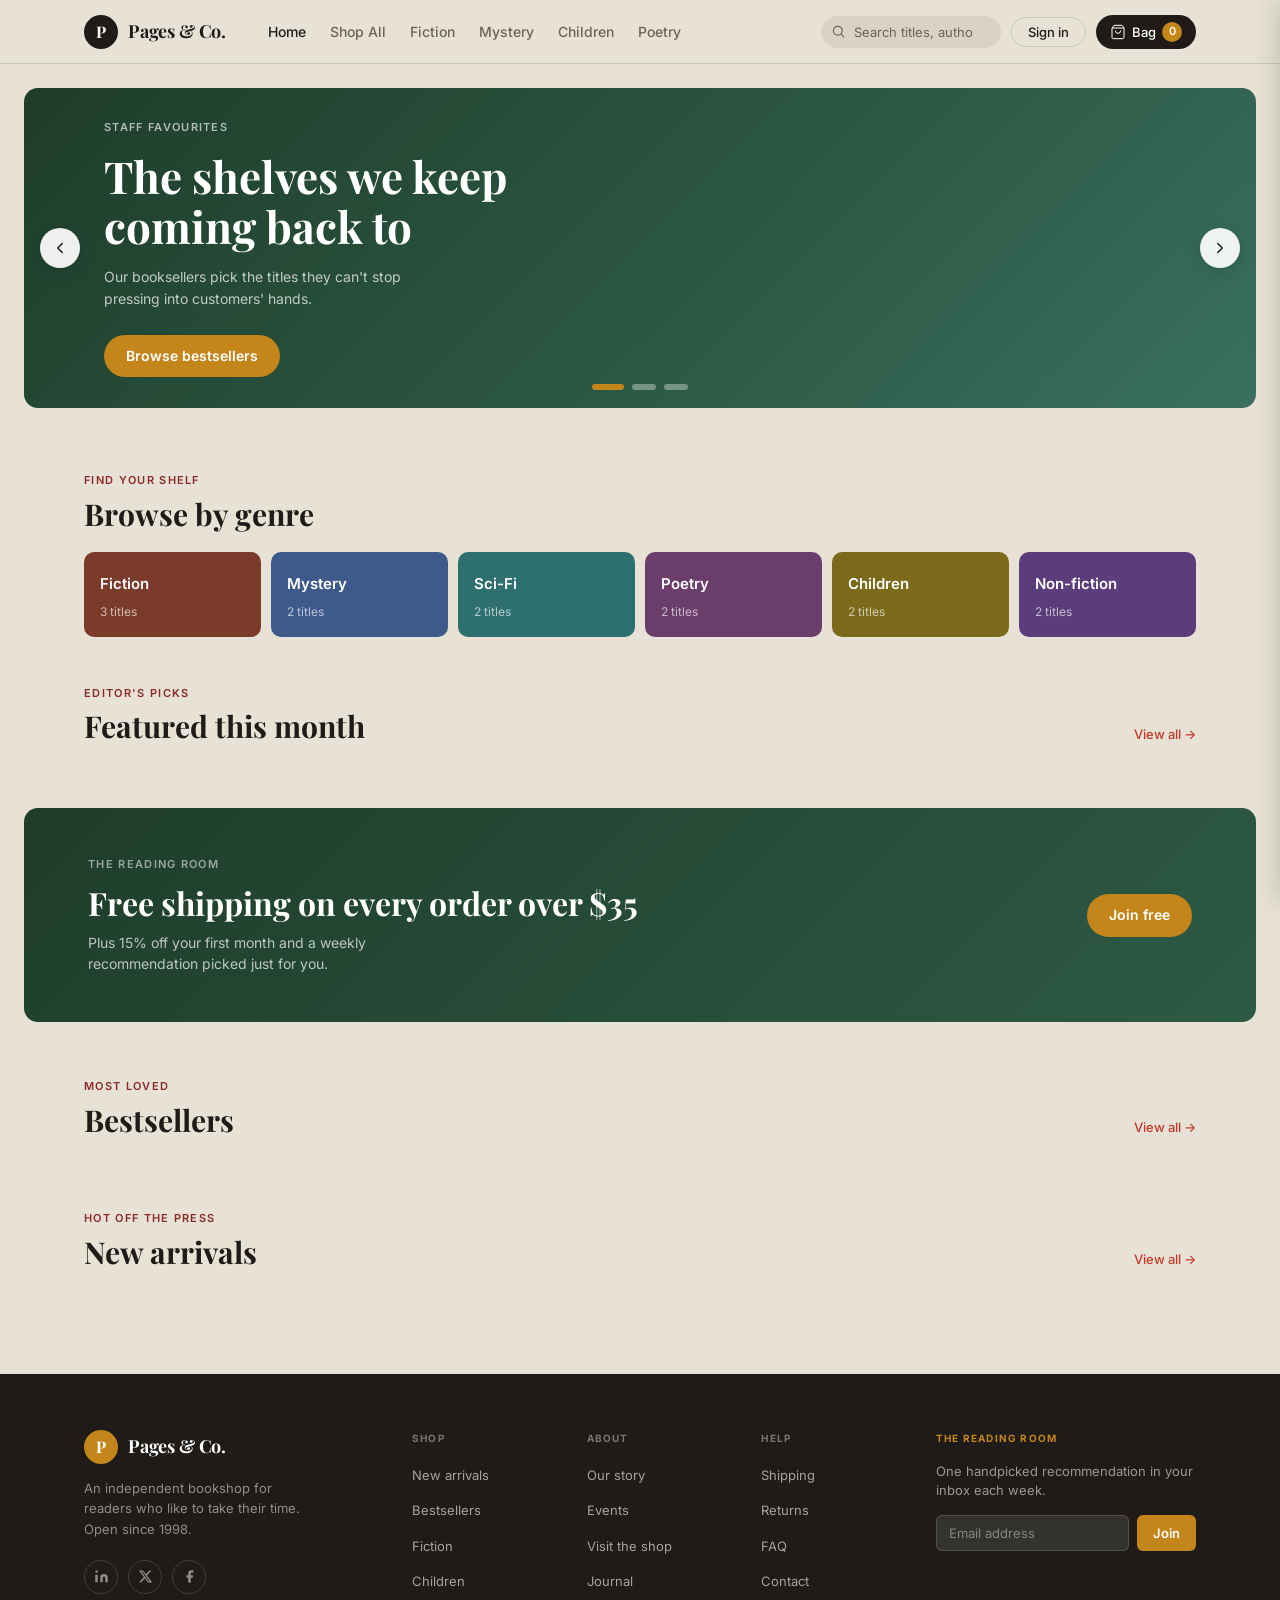
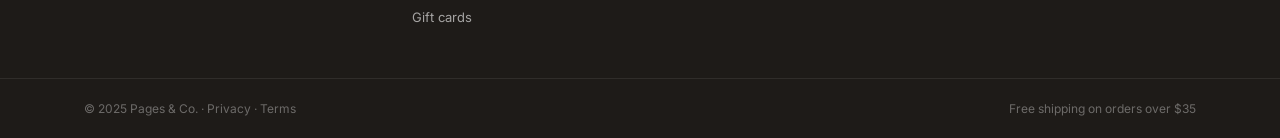
==== index.html @ 8659128e "lên khung UI" ====
<!DOCTYPE html>
<html lang="en">
<head>
  <meta charset="UTF-8" />
  <meta name="viewport" content="width=device-width, initial-scale=1.0" />
  <title>Pages & Co. – An Independent Bookshop</title>
  <meta name="description" content="Pages & Co. is an independent bookshop for readers who like to take their time. Discover fiction, mystery, children's books and more." />
  <link rel="preconnect" href="https://fonts.googleapis.com" />
  <link rel="preconnect" href="https://fonts.gstatic.com" crossorigin />
  <link href="https://fonts.googleapis.com/css2?family=Playfair+Display:wght@400;700;800&family=Inter:wght@300;400;500;600&display=swap" rel="stylesheet" />
  <link rel="stylesheet" href="css/style.css" />
</head>
<body>

  <!-- ===== HEADER / NAV ===== -->
  <header class="site-header" id="site-header">
    <nav class="nav-container">
      <a href="index.html" class="logo" aria-label="Pages & Co. Home">
        <div class="logo-icon">P</div>
        <span class="logo-text">Pages &amp; Co.</span>
      </a>

      <ul class="nav-links" id="nav-links">
        <li><a href="index.html" class="nav-link active">Home</a></li>
        <li><a href="shop.html" class="nav-link">Shop All</a></li>
        <li><a href="shop.html?genre=Fiction" class="nav-link">Fiction</a></li>
        <li><a href="shop.html?genre=Mystery" class="nav-link">Mystery</a></li>
        <li><a href="shop.html?genre=Children" class="nav-link">Children</a></li>
        <li><a href="shop.html?genre=Poetry" class="nav-link">Poetry</a></li>
      </ul>

      <div class="nav-actions">
        <div class="search-wrapper">
          <svg class="search-icon" viewBox="0 0 20 20" fill="none" aria-hidden="true">
            <circle cx="8.5" cy="8.5" r="5.5" stroke="currentColor" stroke-width="1.5"/>
            <path d="M13 13l3 3" stroke="currentColor" stroke-width="1.5" stroke-linecap="round"/>
          </svg>
          <input type="search" id="search-input" class="search-input" placeholder="Search titles, authors..." aria-label="Search books" />
        </div>
        <button class="btn-signin" id="btn-signin">Sign in</button>
        <button class="bag-btn" id="bag-btn" aria-label="Shopping bag, 0 items">
          <svg viewBox="0 0 24 24" fill="none" aria-hidden="true">
            <path d="M6 2L3 6v14a2 2 0 002 2h14a2 2 0 002-2V6l-3-4z" stroke="currentColor" stroke-width="1.5" stroke-linejoin="round"/>
            <line x1="3" y1="6" x2="21" y2="6" stroke="currentColor" stroke-width="1.5"/>
            <path d="M16 10a4 4 0 01-8 0" stroke="currentColor" stroke-width="1.5"/>
          </svg>
          <span class="bag-label">Bag</span>
          <span class="bag-count" id="bag-count">0</span>
        </button>
        <button class="hamburger" id="hamburger" aria-label="Toggle menu" aria-expanded="false">
          <span></span><span></span><span></span>
        </button>
      </div>
    </nav>
  </header>

  <!-- ===== SEARCH RESULTS OVERLAY ===== -->
  <div class="search-overlay" id="search-overlay" role="dialog" aria-label="Search results" hidden>
    <div class="search-results" id="search-results"></div>
  </div>

  <main id="main-content">

    <!-- ===== HERO CAROUSEL ===== -->
    <section class="hero-section" aria-label="Featured collections">
      <div class="carousel" id="hero-carousel">
        <div class="carousel-track" id="carousel-track">

          <!-- Slide 1 -->
          <article class="carousel-slide slide-1" aria-label="Staff Favourites">
            <div class="slide-content">
              <p class="slide-eyebrow">Staff Favourites</p>
              <h1 class="slide-title">The shelves we keep coming back to</h1>
              <p class="slide-desc">Our booksellers pick the titles they can't stop pressing into customers' hands.</p>
              <a href="shop.html" class="btn-gold">Browse bestsellers</a>
            </div>
          </article>

          <!-- Slide 2 -->
          <article class="carousel-slide slide-2" aria-label="New Arrivals">
            <div class="slide-content">
              <p class="slide-eyebrow">Hot Off the Press</p>
              <h1 class="slide-title">Fresh reads just landed in store</h1>
              <p class="slide-desc">Brand-new titles from debut authors and established voices alike — explore what's new this month.</p>
              <a href="shop.html?sort=new" class="btn-gold">See new arrivals</a>
            </div>
          </article>

          <!-- Slide 3 -->
          <article class="carousel-slide slide-3" aria-label="Reading Room">
            <div class="slide-content">
              <p class="slide-eyebrow">The Reading Room</p>
              <h1 class="slide-title">Free shipping on every order over $35</h1>
              <p class="slide-desc">Join our reading room and get a personalised recommendation in your inbox each week.</p>
              <a href="#newsletter" class="btn-gold">Join free</a>
            </div>
          </article>

        </div>

        <button class="carousel-btn carousel-btn--prev" id="carousel-prev" aria-label="Previous slide">
          <svg viewBox="0 0 24 24" fill="none"><path d="M15 18l-6-6 6-6" stroke="currentColor" stroke-width="2" stroke-linecap="round" stroke-linejoin="round"/></svg>
        </button>
        <button class="carousel-btn carousel-btn--next" id="carousel-next" aria-label="Next slide">
          <svg viewBox="0 0 24 24" fill="none"><path d="M9 18l6-6-6-6" stroke="currentColor" stroke-width="2" stroke-linecap="round" stroke-linejoin="round"/></svg>
        </button>

        <div class="carousel-dots" id="carousel-dots" role="tablist" aria-label="Carousel navigation">
          <button class="dot dot--active" data-index="0" role="tab" aria-selected="true" aria-label="Slide 1"></button>
          <button class="dot" data-index="1" role="tab" aria-selected="false" aria-label="Slide 2"></button>
          <button class="dot" data-index="2" role="tab" aria-selected="false" aria-label="Slide 3"></button>
        </div>
      </div>
    </section>

    <!-- ===== BROWSE BY GENRE ===== -->
    <section class="genre-section" aria-labelledby="genre-heading">
      <div class="container">
        <p class="section-eyebrow">Find Your Shelf</p>
        <h2 class="section-title" id="genre-heading">Browse by genre</h2>
        <div class="genre-grid" role="list">
          <a href="shop.html?genre=Fiction" class="genre-card genre-fiction" role="listitem">
            <span class="genre-name">Fiction</span>
            <span class="genre-count">3 titles</span>
          </a>
          <a href="shop.html?genre=Mystery" class="genre-card genre-mystery" role="listitem">
            <span class="genre-name">Mystery</span>
            <span class="genre-count">2 titles</span>
          </a>
          <a href="shop.html?genre=Sci-Fi" class="genre-card genre-scifi" role="listitem">
            <span class="genre-name">Sci-Fi</span>
            <span class="genre-count">2 titles</span>
          </a>
          <a href="shop.html?genre=Poetry" class="genre-card genre-poetry" role="listitem">
            <span class="genre-name">Poetry</span>
            <span class="genre-count">2 titles</span>
          </a>
          <a href="shop.html?genre=Children" class="genre-card genre-children" role="listitem">
            <span class="genre-name">Children</span>
            <span class="genre-count">2 titles</span>
          </a>
          <a href="shop.html?genre=Non-fiction" class="genre-card genre-nonfiction" role="listitem">
            <span class="genre-name">Non-fiction</span>
            <span class="genre-count">2 titles</span>
          </a>
        </div>
      </div>
    </section>

    <!-- ===== FEATURED THIS MONTH ===== -->
    <section class="books-section" aria-labelledby="featured-heading">
      <div class="container">
        <div class="section-header">
          <div>
            <p class="section-eyebrow">Editor's Picks</p>
            <h2 class="section-title" id="featured-heading">Featured this month</h2>
          </div>
          <a href="shop.html" class="view-all-link">View all →</a>
        </div>
        <div class="books-grid books-grid--5" id="featured-grid">
          <!-- Populated by JS -->
        </div>
      </div>
    </section>

    <!-- ===== FREE SHIPPING BANNER ===== -->
    <section class="promo-banner" aria-label="Reading Room promotion">
      <div class="container promo-inner">
        <div class="promo-text">
          <p class="promo-eyebrow">The Reading Room</p>
          <h2 class="promo-title">Free shipping on every order over $35</h2>
          <p class="promo-desc">Plus 15% off your first month and a weekly recommendation picked just for you.</p>
        </div>
        <a href="#newsletter" class="btn-gold">Join free</a>
      </div>
    </section>

    <!-- ===== BESTSELLERS ===== -->
    <section class="books-section" aria-labelledby="bestsellers-heading">
      <div class="container">
        <div class="section-header">
          <div>
            <p class="section-eyebrow">Most Loved</p>
            <h2 class="section-title" id="bestsellers-heading">Bestsellers</h2>
          </div>
          <a href="shop.html?sort=bestseller" class="view-all-link">View all →</a>
        </div>
        <div class="books-grid books-grid--4" id="bestsellers-grid">
          <!-- Populated by JS -->
        </div>
      </div>
    </section>

    <!-- ===== NEW ARRIVALS ===== -->
    <section class="books-section" aria-labelledby="new-arrivals-heading">
      <div class="container">
        <div class="section-header">
          <div>
            <p class="section-eyebrow">Hot Off the Press</p>
            <h2 class="section-title" id="new-arrivals-heading">New arrivals</h2>
          </div>
          <a href="shop.html?sort=new" class="view-all-link">View all →</a>
        </div>
        <div class="books-grid books-grid--4" id="new-arrivals-grid">
          <!-- Populated by JS -->
        </div>
      </div>
    </section>

  </main>

  <!-- ===== FOOTER ===== -->
  <footer class="site-footer" id="newsletter">
    <div class="footer-top">
      <div class="container footer-grid">

        <div class="footer-brand">
          <a href="index.html" class="logo logo--light" aria-label="Pages & Co. Home">
            <div class="logo-icon">P</div>
            <span class="logo-text">Pages &amp; Co.</span>
          </a>
          <p class="footer-tagline">An independent bookshop for readers who like to take their time. Open since 1998.</p>
          <div class="social-links" aria-label="Social media links">
            <a href="#" class="social-link" aria-label="LinkedIn"><svg viewBox="0 0 24 24" fill="currentColor"><path d="M16 8a6 6 0 016 6v7h-4v-7a2 2 0 00-2-2 2 2 0 00-2 2v7h-4v-7a6 6 0 016-6zM2 9h4v12H2z"/><circle cx="4" cy="4" r="2"/></svg></a>
            <a href="#" class="social-link" aria-label="Twitter / X"><svg viewBox="0 0 24 24" fill="currentColor"><path d="M18.244 2.25h3.308l-7.227 8.26 8.502 11.24H16.17l-5.214-6.817L4.99 21.75H1.68l7.73-8.835L1.254 2.25H8.08l4.713 6.231zm-1.161 17.52h1.833L7.084 4.126H5.117z"/></svg></a>
            <a href="#" class="social-link" aria-label="Facebook"><svg viewBox="0 0 24 24" fill="currentColor"><path d="M18 2h-3a5 5 0 00-5 5v3H7v4h3v8h4v-8h3l1-4h-4V7a1 1 0 011-1h3z"/></svg></a>
          </div>
        </div>

        <div class="footer-col">
          <h3 class="footer-col-title">Shop</h3>
          <ul class="footer-links">
            <li><a href="shop.html?sort=new">New arrivals</a></li>
            <li><a href="shop.html?sort=bestseller">Bestsellers</a></li>
            <li><a href="shop.html?genre=Fiction">Fiction</a></li>
            <li><a href="shop.html?genre=Children">Children</a></li>
            <li><a href="#">Gift cards</a></li>
          </ul>
        </div>

        <div class="footer-col">
          <h3 class="footer-col-title">About</h3>
          <ul class="footer-links">
            <li><a href="#">Our story</a></li>
            <li><a href="#">Events</a></li>
            <li><a href="#">Visit the shop</a></li>
            <li><a href="#">Journal</a></li>
          </ul>
        </div>

        <div class="footer-col">
          <h3 class="footer-col-title">Help</h3>
          <ul class="footer-links">
            <li><a href="#">Shipping</a></li>
            <li><a href="#">Returns</a></li>
            <li><a href="#">FAQ</a></li>
            <li><a href="#">Contact</a></li>
          </ul>
        </div>

        <div class="footer-col footer-newsletter">
          <h3 class="footer-col-title footer-col-title--gold">The Reading Room</h3>
          <p class="footer-newsletter-text">One handpicked recommendation in your inbox each week.</p>
          <form class="newsletter-form" id="newsletter-form" novalidate>
            <label for="newsletter-email" class="sr-only">Email address</label>
            <input type="email" id="newsletter-email" class="newsletter-input" placeholder="Email address" required />
            <button type="submit" class="btn-newsletter">Join</button>
          </form>
        </div>

      </div>
    </div>

    <div class="footer-bottom">
      <div class="container footer-bottom-inner">
        <p>&copy; 2025 Pages &amp; Co. · <a href="#">Privacy</a> · <a href="#">Terms</a></p>
        <p>Free shipping on orders over $35</p>
      </div>
    </div>
  </footer>

  <!-- ===== BAG SIDEBAR ===== -->
  <aside class="bag-sidebar" id="bag-sidebar" aria-label="Shopping bag" hidden>
    <div class="bag-header">
      <h2>Your bag</h2>
      <button class="bag-close" id="bag-close" aria-label="Close bag">
        <svg viewBox="0 0 24 24" fill="none"><path d="M18 6L6 18M6 6l12 12" stroke="currentColor" stroke-width="2" stroke-linecap="round"/></svg>
      </button>
    </div>
    <div class="bag-items" id="bag-items">
      <p class="bag-empty">Your bag is empty.</p>
    </div>
    <div class="bag-footer" id="bag-footer" hidden>
      <div class="bag-total">
        <span>Total</span>
        <span id="bag-total-price">$0.00</span>
      </div>
      <button class="btn-checkout">Checkout</button>
    </div>
  </aside>
  <div class="overlay" id="overlay" hidden></div>

  <script src="js/data.js"></script>
  <script src="js/main.js"></script>
</body>
</html>
---- css/style.css ----
/* ============================================================
   PAGES & CO. — GLOBAL STYLESHEET
   Design System + All Components
   ============================================================ */

/* ── FONTS ── */
@import url('https://fonts.googleapis.com/css2?family=Playfair+Display:wght@400;700;800&family=Inter:wght@300;400;500;600&display=swap');

/* ── CSS CUSTOM PROPERTIES ── */
:root {
  /* Colors */
  --cream:        #e8e2d6;
  --cream-dark:   #ddd7c8;
  --cream-light:  #f0ebe1;
  --dark:         #1e1b18;
  --dark-mid:     #2a2520;
  --text:         #1e1b18;
  --text-muted:   #6b6558;
  --text-light:   #9a9288;

  /* Brand */
  --gold:         #c4861a;
  --gold-light:   #d4a040;
  --red-accent:   #8b2a2a;
  --red-link:     #c0392b;

  /* Genre colors */
  --fiction:      #7a3b2a;
  --mystery:      #3d5a8a;
  --scifi:        #2e7070;
  --poetry:       #6b3d6b;
  --children:     #7a6a1a;
  --nonfiction:   #5a3d7a;

  /* Book cover colors */
  --cover-green:     #2d5a45;
  --cover-blue:      #3d5a8a;
  --cover-purple:    #6b3d6b;
  --cover-lilac:     #5a4a7a;
  --cover-brown:     #6b3d2a;
  --cover-teal:      #2e7070;
  --cover-gold:      #7a6a1a;
  --cover-rust:      #7a3525;
  --cover-slate:     #4a5a6a;
  --cover-wine:      #5a2a3a;
  --cover-olive:     #5a6a2a;
  --cover-indigo:    #3d3d7a;

  /* UI */
  --border:       rgba(0,0,0,0.12);
  --border-light: rgba(0,0,0,0.07);
  --shadow-sm:    0 1px 3px rgba(0,0,0,0.08);
  --shadow-md:    0 4px 16px rgba(0,0,0,0.12);
  --shadow-lg:    0 8px 32px rgba(0,0,0,0.15);
  --radius-sm:    6px;
  --radius-md:    10px;
  --radius-lg:    14px;

  /* Layout */
  --nav-height:   64px;
  --container:    1160px;
  --gap:          24px;

  /* Transition */
  --ease:         cubic-bezier(0.25, 0.46, 0.45, 0.94);
  --dur-fast:     150ms;
  --dur-mid:      250ms;
  --dur-slow:     400ms;
}

/* ── RESET & BASE ── */
*, *::before, *::after { box-sizing: border-box; margin: 0; padding: 0; }

html {
  font-size: 16px;
  scroll-behavior: smooth;
  -webkit-font-smoothing: antialiased;
}

body {
  font-family: 'Inter', system-ui, sans-serif;
  background-color: var(--cream);
  color: var(--text);
  line-height: 1.6;
  min-height: 100vh;
}

img { display: block; max-width: 100%; }

a {
  color: inherit;
  text-decoration: none;
  transition: color var(--dur-fast) var(--ease);
}

button { cursor: pointer; font-family: inherit; border: none; background: none; }
ul { list-style: none; }

.sr-only {
  position: absolute;
  width: 1px; height: 1px;
  padding: 0; margin: -1px;
  overflow: hidden;
  clip: rect(0,0,0,0);
  white-space: nowrap;
  border: 0;
}

/* ── CONTAINER ── */
.container {
  max-width: var(--container);
  margin: 0 auto;
  padding: 0 var(--gap);
}

/* ============================================================
   HEADER & NAVIGATION
   ============================================================ */
.site-header {
  position: sticky;
  top: 0;
  z-index: 900;
  background: var(--cream);
  border-bottom: 1px solid var(--border);
  height: var(--nav-height);
  transition: box-shadow var(--dur-mid) var(--ease);
}

.site-header.scrolled {
  box-shadow: var(--shadow-md);
}

.nav-container {
  max-width: var(--container);
  margin: 0 auto;
  padding: 0 var(--gap);
  height: 100%;
  display: flex;
  align-items: center;
  gap: 32px;
}

/* Logo */
.logo {
  display: flex;
  align-items: center;
  gap: 10px;
  text-decoration: none;
  flex-shrink: 0;
}

.logo-icon {
  width: 34px; height: 34px;
  border-radius: 50%;
  background: var(--dark);
  color: #fff;
  font-family: 'Playfair Display', serif;
  font-weight: 700;
  font-size: 16px;
  display: flex;
  align-items: center;
  justify-content: center;
  flex-shrink: 0;
  transition: transform var(--dur-fast) var(--ease);
}

.logo:hover .logo-icon { transform: scale(1.08); }

.logo-text {
  font-family: 'Playfair Display', serif;
  font-weight: 700;
  font-size: 18px;
  color: var(--text);
  letter-spacing: -0.01em;
  white-space: nowrap;
}

.logo--light .logo-icon { background: var(--gold); }
.logo--light .logo-text { color: #fff; }

/* Nav Links */
.nav-links {
  display: flex;
  align-items: center;
  gap: 4px;
  flex: 1;
}

.nav-link {
  font-size: 14px;
  font-weight: 500;
  color: var(--text-muted);
  padding: 6px 10px;
  border-radius: var(--radius-sm);
  transition: color var(--dur-fast), background var(--dur-fast);
  white-space: nowrap;
}

.nav-link:hover { color: var(--text); background: rgba(0,0,0,0.05); }
.nav-link.active { color: var(--text); }

/* Nav Actions */
.nav-actions {
  display: flex;
  align-items: center;
  gap: 10px;
  margin-left: auto;
}

/* Search */
.search-wrapper {
  position: relative;
  display: flex;
  align-items: center;
}

.search-icon {
  position: absolute;
  left: 10px;
  width: 16px; height: 16px;
  color: var(--text-muted);
  pointer-events: none;
}

.search-input {
  font-family: inherit;
  font-size: 13px;
  background: rgba(0,0,0,0.07);
  border: 1px solid transparent;
  border-radius: 100px;
  padding: 7px 14px 7px 32px;
  width: 180px;
  color: var(--text);
  outline: none;
  transition: all var(--dur-mid) var(--ease);
}

.search-input::placeholder { color: var(--text-muted); }

.search-input:focus {
  width: 240px;
  background: #fff;
  border-color: var(--border);
  box-shadow: var(--shadow-sm);
}

/* Sign In */
.btn-signin {
  font-size: 13px;
  font-weight: 500;
  color: var(--text);
  border: 1.5px solid var(--border);
  border-radius: 100px;
  padding: 6px 16px;
  background: transparent;
  transition: all var(--dur-fast) var(--ease);
  white-space: nowrap;
}

.btn-signin:hover {
  background: var(--dark);
  color: #fff;
  border-color: var(--dark);
}

/* Bag Button */
.bag-btn {
  display: flex;
  align-items: center;
  gap: 6px;
  background: var(--dark);
  color: #fff;
  border: none;
  border-radius: 100px;
  padding: 7px 14px;
  font-size: 13px;
  font-weight: 500;
  cursor: pointer;
  transition: opacity var(--dur-fast);
}

.bag-btn:hover { opacity: 0.85; }

.bag-btn svg { width: 16px; height: 16px; }

.bag-label { font-size: 13px; }

.bag-count {
  background: var(--gold);
  color: #fff;
  border-radius: 50%;
  width: 20px; height: 20px;
  font-size: 11px;
  font-weight: 600;
  display: flex;
  align-items: center;
  justify-content: center;
  line-height: 1;
}

/* Hamburger */
.hamburger {
  display: none;
  flex-direction: column;
  gap: 5px;
  padding: 4px;
  background: none;
  border: none;
}

.hamburger span {
  display: block;
  width: 22px; height: 2px;
  background: var(--text);
  border-radius: 2px;
  transition: all var(--dur-mid) var(--ease);
}

.hamburger[aria-expanded="true"] span:nth-child(1) { transform: rotate(45deg) translate(5px, 5px); }
.hamburger[aria-expanded="true"] span:nth-child(2) { opacity: 0; }
.hamburger[aria-expanded="true"] span:nth-child(3) { transform: rotate(-45deg) translate(5px, -5px); }

/* Search Overlay */
.search-overlay {
  position: fixed;
  top: var(--nav-height);
  left: 0; right: 0;
  background: #fff;
  border-bottom: 1px solid var(--border);
  z-index: 850;
  padding: 12px var(--gap);
  box-shadow: var(--shadow-md);
}

.search-results {
  max-width: var(--container);
  margin: 0 auto;
  display: flex;
  flex-wrap: wrap;
  gap: 10px;
}

.search-result-item {
  display: flex;
  align-items: center;
  gap: 12px;
  padding: 10px;
  border-radius: var(--radius-sm);
  transition: background var(--dur-fast);
  cursor: pointer;
  flex: 1;
  min-width: 220px;
  max-width: 300px;
}

.search-result-item:hover { background: var(--cream); }

.search-result-cover {
  width: 36px; height: 50px;
  border-radius: 3px;
  flex-shrink: 0;
}

.search-result-info { flex: 1; }
.search-result-title { font-size: 13px; font-weight: 600; color: var(--text); }
.search-result-author { font-size: 12px; color: var(--text-muted); }
.search-result-price { font-size: 13px; color: var(--red-accent); font-weight: 600; }

/* ============================================================
   HERO CAROUSEL
   ============================================================ */
.hero-section {
  padding: 24px var(--gap);
  position: relative;
}

.carousel {
  position: relative;
  border-radius: var(--radius-lg);
  overflow: visible;
}

.carousel-track {
  display: flex;
  transition: transform 0.6s var(--ease);
  will-change: transform;
  border-radius: var(--radius-lg);
  overflow: hidden;
}

.carousel-slide {
  min-width: 100%;
  height: 320px;
  display: flex;
  align-items: center;
  padding: 48px 80px;
  position: relative;
  overflow: hidden;
  flex-shrink: 0;
}

.slide-1 { background: linear-gradient(135deg, #1e3d2a 0%, #2d5a45 60%, #3a7060 100%); }
.slide-2 { background: linear-gradient(135deg, #1a2a3d 0%, #2a3d5a 60%, #3d5a8a 100%); }
.slide-3 { background: linear-gradient(135deg, #2a1a1a 0%, #4a2525 60%, #6b3d2a 100%); }

.slide-content {
  max-width: 440px;
  z-index: 1;
}

.slide-eyebrow {
  font-size: 11px;
  font-weight: 600;
  letter-spacing: 0.12em;
  text-transform: uppercase;
  color: rgba(255,255,255,0.65);
  margin-bottom: 14px;
}

.slide-title {
  font-family: 'Playfair Display', serif;
  font-size: clamp(28px, 4vw, 44px);
  font-weight: 700;
  color: #fff;
  line-height: 1.15;
  margin-bottom: 14px;
}

.slide-desc {
  font-size: 14px;
  color: rgba(255,255,255,0.72);
  line-height: 1.6;
  margin-bottom: 24px;
  max-width: 340px;
}

/* Carousel Buttons */
.carousel-btn {
  position: absolute;
  top: 50%;
  transform: translateY(-50%);
  width: 40px; height: 40px;
  border-radius: 50%;
  background: rgba(255,255,255,0.92);
  border: none;
  display: flex;
  align-items: center;
  justify-content: center;
  cursor: pointer;
  transition: all var(--dur-fast) var(--ease);
  z-index: 20;
  box-shadow: var(--shadow-md);
  /* Ensure buttons are above the overflow: hidden track */
  isolation: isolate;
}

.carousel-btn svg { width: 18px; height: 18px; color: var(--text); }
.carousel-btn:hover { background: #fff; transform: translateY(-50%) scale(1.08); }
.carousel-btn--prev { left: 16px; }
.carousel-btn--next { right: 16px; }

/* Carousel Dots */
.carousel-dots {
  position: absolute;
  bottom: 18px;
  left: 50%;
  transform: translateX(-50%);
  display: flex;
  gap: 8px;
  z-index: 20;
}

.dot {
  width: 24px; height: 6px;
  border-radius: 3px;
  background: rgba(255,255,255,0.35);
  border: none;
  cursor: pointer;
  transition: all var(--dur-mid) var(--ease);
}

.dot--active {
  background: var(--gold);
  width: 32px;
}

/* ============================================================
   SECTION HEADERS
   ============================================================ */
.section-eyebrow {
  font-size: 11px;
  font-weight: 600;
  letter-spacing: 0.12em;
  text-transform: uppercase;
  color: var(--red-accent);
  margin-bottom: 6px;
}

.section-title {
  font-family: 'Playfair Display', serif;
  font-size: clamp(22px, 3vw, 30px);
  font-weight: 700;
  color: var(--text);
  line-height: 1.2;
}

.section-header {
  display: flex;
  align-items: flex-end;
  justify-content: space-between;
  margin-bottom: 24px;
}

.view-all-link {
  font-size: 13px;
  font-weight: 500;
  color: var(--red-link);
  white-space: nowrap;
  transition: opacity var(--dur-fast);
}

.view-all-link:hover { opacity: 0.75; }

/* ============================================================
   GENRE GRID
   ============================================================ */
.genre-section {
  padding: 40px 0;
}

.genre-section .container > .section-eyebrow { margin-bottom: 6px; }
.genre-section .section-title { margin-bottom: 20px; }

.genre-grid {
  display: grid;
  grid-template-columns: repeat(6, 1fr);
  gap: 10px;
}

.genre-card {
  border-radius: var(--radius-md);
  padding: 20px 16px 16px;
  display: flex;
  flex-direction: column;
  gap: 6px;
  text-decoration: none;
  transition: transform var(--dur-mid) var(--ease), box-shadow var(--dur-mid) var(--ease);
  min-height: 80px;
  cursor: pointer;
}

.genre-card:hover {
  transform: translateY(-3px);
  box-shadow: var(--shadow-md);
}

.genre-fiction    { background: var(--fiction); }
.genre-mystery    { background: var(--mystery); }
.genre-scifi      { background: var(--scifi); }
.genre-poetry     { background: var(--poetry); }
.genre-children   { background: var(--children); }
.genre-nonfiction { background: var(--nonfiction); }

.genre-name {
  font-size: 15px;
  font-weight: 600;
  color: #fff;
}

.genre-count {
  font-size: 12px;
  color: rgba(255,255,255,0.65);
}

/* ============================================================
   BOOKS SECTION
   ============================================================ */
.books-section {
  padding: 8px 0 40px;
}

/* ============================================================
   BOOK CARDS
   ============================================================ */
.books-grid {
  display: grid;
  gap: 20px;
}

.books-grid--5 { grid-template-columns: repeat(5, 1fr); }
.books-grid--4 { grid-template-columns: repeat(4, 1fr); }
.books-grid--2 { grid-template-columns: repeat(2, 1fr); }

.book-card {
  display: flex;
  flex-direction: column;
  text-decoration: none;
  color: var(--text);
  cursor: pointer;
  transition: transform var(--dur-mid) var(--ease);
}

.book-card:hover { transform: translateY(-4px); }
.book-card:hover .book-cover { box-shadow: var(--shadow-lg); }

/* Book Cover */
.book-cover-wrap {
  position: relative;
  border-radius: var(--radius-sm);
  overflow: hidden;
  margin-bottom: 10px;
}

.book-cover {
  width: 100%;
  aspect-ratio: 2/3;
  border-radius: var(--radius-sm);
  display: flex;
  align-items: flex-end;
  padding: 14px 12px;
  position: relative;
  overflow: hidden;
  transition: box-shadow var(--dur-mid) var(--ease);
  box-shadow: var(--shadow-sm);
}

.book-cover::after {
  content: '';
  position: absolute;
  inset: 0;
  background: linear-gradient(to top, rgba(0,0,0,0.55) 0%, rgba(0,0,0,0) 55%);
  pointer-events: none;
}

.book-cover-text {
  position: relative;
  z-index: 1;
}

.book-cover-title {
  font-family: 'Playfair Display', serif;
  font-size: 13px;
  font-weight: 700;
  color: #fff;
  line-height: 1.3;
  margin-bottom: 3px;
}

.book-cover-author {
  font-size: 10px;
  color: rgba(255,255,255,0.72);
}

/* Book Badge */
.book-badge {
  position: absolute;
  top: 10px;
  left: 10px;
  font-size: 9px;
  font-weight: 700;
  letter-spacing: 0.08em;
  text-transform: uppercase;
  padding: 3px 7px;
  border-radius: 3px;
  z-index: 2;
}

.book-badge--bestseller {
  background: var(--gold);
  color: #fff;
}

.book-badge--new {
  background: #fff;
  color: var(--text);
  border: 1px solid var(--border);
}

/* Book Info */
.book-info { flex: 1; }

.book-title {
  font-size: 14px;
  font-weight: 600;
  color: var(--text);
  margin-bottom: 2px;
  white-space: nowrap;
  overflow: hidden;
  text-overflow: ellipsis;
}

.book-author {
  font-size: 12px;
  color: var(--text-muted);
  margin-bottom: 6px;
}

.book-pricing {
  display: flex;
  align-items: center;
  gap: 8px;
}

.book-price {
  font-size: 14px;
  font-weight: 600;
  color: var(--red-accent);
}

.book-price-original {
  font-size: 12px;
  color: var(--text-light);
  text-decoration: line-through;
}

.book-rating {
  display: flex;
  align-items: center;
  gap: 3px;
  margin-left: auto;
}

.book-rating .star {
  color: var(--gold);
  font-size: 11px;
}

.book-rating .rating-value {
  font-size: 11px;
  color: var(--text-muted);
  font-weight: 500;
}

/* ============================================================
   PROMO BANNER
   ============================================================ */
.promo-banner {
  background: linear-gradient(135deg, #1e3d2a 0%, #2d5a45 100%);
  border-radius: var(--radius-lg);
  margin: 0 var(--gap);
  padding: 48px 64px;
  margin-bottom: 48px;
}

.promo-inner {
  display: flex;
  align-items: center;
  justify-content: space-between;
  gap: 40px;
  max-width: var(--container);
  margin: 0 auto;
  padding: 0;
}

.promo-eyebrow {
  font-size: 11px;
  font-weight: 600;
  letter-spacing: 0.12em;
  text-transform: uppercase;
  color: rgba(255,255,255,0.55);
  margin-bottom: 10px;
}

.promo-title {
  font-family: 'Playfair Display', serif;
  font-size: clamp(22px, 3vw, 32px);
  font-weight: 700;
  color: #fff;
  line-height: 1.2;
  margin-bottom: 10px;
}

.promo-desc {
  font-size: 14px;
  color: rgba(255,255,255,0.7);
  line-height: 1.5;
  max-width: 360px;
}

/* ============================================================
   BUTTONS
   ============================================================ */
.btn-gold {
  display: inline-flex;
  align-items: center;
  justify-content: center;
  background: var(--gold);
  color: #fff;
  font-family: inherit;
  font-size: 14px;
  font-weight: 600;
  padding: 10px 22px;
  border-radius: 100px;
  border: none;
  cursor: pointer;
  white-space: nowrap;
  transition: background var(--dur-fast) var(--ease), transform var(--dur-fast) var(--ease);
  text-decoration: none;
}

.btn-gold:hover {
  background: var(--gold-light);
  transform: translateY(-1px);
}

.btn-primary {
  display: inline-flex;
  align-items: center;
  justify-content: center;
  background: var(--red-accent);
  color: #fff;
  font-family: inherit;
  font-size: 15px;
  font-weight: 600;
  padding: 13px 28px;
  border-radius: 100px;
  border: none;
  cursor: pointer;
  text-decoration: none;
  transition: opacity var(--dur-fast), transform var(--dur-fast);
}

.btn-primary:hover { opacity: 0.88; transform: translateY(-1px); }

.btn-wishlist {
  display: inline-flex;
  align-items: center;
  gap: 6px;
  background: transparent;
  color: var(--text);
  font-family: inherit;
  font-size: 15px;
  font-weight: 500;
  padding: 12px 22px;
  border-radius: 100px;
  border: 1.5px solid var(--border);
  cursor: pointer;
  transition: all var(--dur-fast);
}

.btn-wishlist:hover {
  border-color: var(--red-accent);
  color: var(--red-accent);
}

.btn-wishlist svg { width: 16px; height: 16px; }

/* ============================================================
   FOOTER
   ============================================================ */
.site-footer {
  background: var(--dark);
  color: rgba(255,255,255,0.8);
  margin-top: 40px;
}

.footer-top { padding: 56px 0 48px; }

.footer-grid {
  display: grid;
  grid-template-columns: 280px repeat(3, 1fr) 260px;
  gap: 48px;
  align-items: start;
}

.footer-brand { }
.footer-tagline {
  font-size: 13px;
  color: rgba(255,255,255,0.5);
  line-height: 1.6;
  margin-top: 14px;
  margin-bottom: 20px;
  max-width: 220px;
}

.social-links {
  display: flex;
  gap: 10px;
}

.social-link {
  width: 34px; height: 34px;
  border-radius: 50%;
  border: 1px solid rgba(255,255,255,0.15);
  display: flex;
  align-items: center;
  justify-content: center;
  color: rgba(255,255,255,0.5);
  transition: all var(--dur-fast);
}

.social-link:hover {
  background: rgba(255,255,255,0.1);
  color: #fff;
  border-color: rgba(255,255,255,0.3);
}

.social-link svg { width: 15px; height: 15px; }

.footer-col-title {
  font-size: 10px;
  font-weight: 700;
  letter-spacing: 0.12em;
  text-transform: uppercase;
  color: rgba(255,255,255,0.4);
  margin-bottom: 16px;
}

.footer-col-title--gold { color: var(--gold); }

.footer-links { display: flex; flex-direction: column; gap: 10px; }
.footer-links li a {
  font-size: 13px;
  color: rgba(255,255,255,0.6);
  transition: color var(--dur-fast);
}
.footer-links li a:hover { color: #fff; }

.footer-newsletter-text {
  font-size: 13px;
  color: rgba(255,255,255,0.55);
  line-height: 1.5;
  margin-bottom: 14px;
}

.newsletter-form {
  display: flex;
  gap: 8px;
}

.newsletter-input {
  flex: 1;
  font-family: inherit;
  font-size: 13px;
  background: rgba(255,255,255,0.1);
  border: 1px solid rgba(255,255,255,0.15);
  border-radius: var(--radius-sm);
  padding: 9px 12px;
  color: #fff;
  outline: none;
  transition: border-color var(--dur-fast);
  min-width: 0;
}

.newsletter-input::placeholder { color: rgba(255,255,255,0.4); }
.newsletter-input:focus { border-color: var(--gold); }

.btn-newsletter {
  background: var(--gold);
  color: #fff;
  font-size: 13px;
  font-weight: 600;
  padding: 9px 16px;
  border-radius: var(--radius-sm);
  border: none;
  cursor: pointer;
  transition: background var(--dur-fast);
  white-space: nowrap;
}

.btn-newsletter:hover { background: var(--gold-light); }

.footer-bottom {
  border-top: 1px solid rgba(255,255,255,0.08);
  padding: 20px 0;
}

.footer-bottom-inner {
  display: flex;
  justify-content: space-between;
  align-items: center;
}

.footer-bottom p {
  font-size: 12px;
  color: rgba(255,255,255,0.35);
}

.footer-bottom a { color: rgba(255,255,255,0.35); }
.footer-bottom a:hover { color: rgba(255,255,255,0.6); }

/* ============================================================
   BAG SIDEBAR
   ============================================================ */
.bag-sidebar {
  position: fixed;
  top: 0; right: 0;
  width: 380px;
  height: 100%;
  background: #fff;
  z-index: 1000;
  display: flex;
  flex-direction: column;
  transform: translateX(100%);
  transition: transform var(--dur-slow) var(--ease);
  box-shadow: -4px 0 24px rgba(0,0,0,0.15);
}

.bag-sidebar:not([hidden]) { transform: translateX(0); }
.bag-sidebar[hidden] { display: flex !important; }

.bag-header {
  display: flex;
  align-items: center;
  justify-content: space-between;
  padding: 20px 24px;
  border-bottom: 1px solid var(--border);
}

.bag-header h2 {
  font-family: 'Playfair Display', serif;
  font-size: 20px;
  font-weight: 700;
}

.bag-close {
  width: 32px; height: 32px;
  border-radius: 50%;
  background: var(--cream);
  display: flex;
  align-items: center;
  justify-content: center;
  transition: background var(--dur-fast);
}

.bag-close:hover { background: var(--cream-dark); }
.bag-close svg { width: 16px; height: 16px; }

.bag-items {
  flex: 1;
  overflow-y: auto;
  padding: 16px 24px;
}

.bag-empty {
  color: var(--text-muted);
  font-size: 14px;
  text-align: center;
  padding: 40px 0;
}

.bag-item {
  display: flex;
  gap: 14px;
  padding: 14px 0;
  border-bottom: 1px solid var(--border-light);
}

.bag-item-cover {
  width: 48px; height: 68px;
  border-radius: 4px;
  flex-shrink: 0;
}

.bag-item-info { flex: 1; }
.bag-item-title { font-size: 14px; font-weight: 600; margin-bottom: 3px; }
.bag-item-author { font-size: 12px; color: var(--text-muted); margin-bottom: 6px; }
.bag-item-price { font-size: 14px; font-weight: 600; color: var(--red-accent); }

.bag-item-remove {
  width: 28px; height: 28px;
  border-radius: 50%;
  background: var(--cream);
  display: flex;
  align-items: center;
  justify-content: center;
  color: var(--text-muted);
  transition: all var(--dur-fast);
  align-self: flex-start;
}

.bag-item-remove:hover { background: #fee; color: var(--red-accent); }
.bag-item-remove svg { width: 12px; height: 12px; }

.bag-footer {
  padding: 16px 24px 24px;
  border-top: 1px solid var(--border);
}

.bag-total {
  display: flex;
  justify-content: space-between;
  align-items: center;
  font-size: 16px;
  font-weight: 600;
  margin-bottom: 14px;
}

.btn-checkout {
  width: 100%;
  background: var(--dark);
  color: #fff;
  font-size: 15px;
  font-weight: 600;
  padding: 14px;
  border-radius: 100px;
  border: none;
  cursor: pointer;
  transition: opacity var(--dur-fast);
  font-family: inherit;
}

.btn-checkout:hover { opacity: 0.85; }

/* Overlay */
.overlay {
  position: fixed;
  inset: 0;
  background: rgba(0,0,0,0.4);
  z-index: 999;
  backdrop-filter: blur(2px);
  animation: fadeIn var(--dur-mid) var(--ease);
}

.overlay[hidden] { display: none; }

@keyframes fadeIn { from { opacity: 0; } to { opacity: 1; } }

/* ============================================================
   SHOP PAGE
   ============================================================ */
.shop-page {
  padding: 32px 0 64px;
}

.breadcrumb {
  display: flex;
  align-items: center;
  gap: 8px;
  font-size: 13px;
  color: var(--text-muted);
  margin-bottom: 16px;
}

.breadcrumb a { color: var(--text-muted); transition: color var(--dur-fast); }
.breadcrumb a:hover { color: var(--text); }
.breadcrumb-sep { color: var(--text-light); }

.shop-title {
  font-family: 'Playfair Display', serif;
  font-size: clamp(28px, 4vw, 40px);
  font-weight: 800;
  color: var(--text);
  margin-bottom: 6px;
}

.shop-subtitle {
  font-size: 14px;
  color: var(--text-muted);
  margin-bottom: 28px;
}

.shop-controls {
  display: flex;
  align-items: center;
  justify-content: space-between;
  gap: 20px;
  margin-bottom: 32px;
  flex-wrap: wrap;
}

.filter-tabs {
  display: flex;
  gap: 8px;
  flex-wrap: wrap;
}

.filter-tab {
  font-family: inherit;
  font-size: 13px;
  font-weight: 500;
  padding: 7px 16px;
  border-radius: 100px;
  border: 1.5px solid var(--border);
  background: transparent;
  color: var(--text-muted);
  cursor: pointer;
  transition: all var(--dur-fast);
  white-space: nowrap;
}

.filter-tab:hover { border-color: var(--text); color: var(--text); }

.filter-tab--active {
  background: var(--red-accent);
  border-color: var(--red-accent);
  color: #fff;
}

.sort-control {
  display: flex;
  align-items: center;
  gap: 10px;
  font-size: 14px;
  color: var(--text-muted);
  flex-shrink: 0;
}

.sort-control select {
  font-family: inherit;
  font-size: 14px;
  border: 1.5px solid var(--border);
  border-radius: var(--radius-sm);
  padding: 7px 32px 7px 12px;
  background: transparent url("data:image/svg+xml,%3Csvg xmlns='http://www.w3.org/2000/svg' viewBox='0 0 24 24' fill='none' stroke='%236b6558' stroke-width='2'%3E%3Cpath d='M6 9l6 6 6-6'/%3E%3C/svg%3E") no-repeat right 8px center / 16px;
  -webkit-appearance: none;
  appearance: none;
  outline: none;
  cursor: pointer;
  color: var(--text);
}

.shop-grid { margin-top: 0; }

/* ============================================================
   BOOK DETAIL PAGE
   ============================================================ */
.book-detail-page {
  padding: 32px 0 64px;
}

.book-detail-layout {
  display: grid;
  grid-template-columns: 300px 1fr;
  gap: 56px;
  margin-bottom: 64px;
  align-items: start;
}

.detail-cover-wrap {
  position: sticky;
  top: calc(var(--nav-height) + 24px);
}

.detail-cover {
  width: 100%;
  aspect-ratio: 2/3;
  border-radius: var(--radius-md);
  display: flex;
  align-items: flex-end;
  padding: 20px;
  box-shadow: var(--shadow-lg);
  position: relative;
  overflow: hidden;
}

.detail-cover::after {
  content: '';
  position: absolute;
  inset: 0;
  background: linear-gradient(to top, rgba(0,0,0,0.55) 0%, rgba(0,0,0,0) 55%);
}

.detail-cover-text {
  position: relative;
  z-index: 1;
}

.detail-cover-title {
  font-family: 'Playfair Display', serif;
  font-size: 18px;
  font-weight: 700;
  color: #fff;
  line-height: 1.3;
  margin-bottom: 5px;
}

.detail-cover-author {
  font-size: 12px;
  color: rgba(255,255,255,0.7);
}

.detail-info { }

.detail-genre-tag {
  display: inline-block;
  font-size: 11px;
  font-weight: 600;
  letter-spacing: 0.1em;
  text-transform: uppercase;
  color: var(--red-accent);
  border: 1px solid var(--red-accent);
  padding: 3px 10px;
  border-radius: 3px;
  margin-bottom: 14px;
}

.detail-title {
  font-family: 'Playfair Display', serif;
  font-size: clamp(26px, 4vw, 40px);
  font-weight: 700;
  color: var(--text);
  line-height: 1.15;
  margin-bottom: 8px;
}

.detail-author {
  font-size: 15px;
  color: var(--text-muted);
  margin-bottom: 14px;
}

.detail-meta-inline {
  display: flex;
  align-items: center;
  gap: 16px;
  font-size: 13px;
  color: var(--text-muted);
  margin-bottom: 18px;
}

.detail-meta-inline .rating {
  display: flex;
  align-items: center;
  gap: 4px;
  color: var(--gold);
  font-weight: 600;
}

.detail-price-wrap {
  display: flex;
  align-items: center;
  gap: 10px;
  margin-bottom: 18px;
}

.detail-price {
  font-size: 28px;
  font-weight: 700;
  color: var(--red-accent);
}

.detail-price-original {
  font-size: 18px;
  color: var(--text-light);
  text-decoration: line-through;
}

.detail-description {
  font-size: 15px;
  color: var(--text);
  line-height: 1.7;
  margin-bottom: 28px;
}

.detail-actions {
  display: flex;
  align-items: center;
  gap: 12px;
  margin-bottom: 36px;
  flex-wrap: wrap;
}

.detail-specs {
  border-top: 1px solid var(--border);
  padding-top: 24px;
  display: grid;
  grid-template-columns: repeat(4, 1fr);
  gap: 20px;
}

.spec-item {}
.spec-label {
  font-size: 10px;
  font-weight: 600;
  letter-spacing: 0.1em;
  text-transform: uppercase;
  color: var(--text-light);
  margin-bottom: 4px;
}

.spec-value {
  font-size: 13px;
  color: var(--text);
  font-weight: 500;
}

.spec-value a { color: var(--red-link); }
.spec-value a:hover { text-decoration: underline; }

/* Also Like */
.also-like-section { padding-top: 24px; border-top: 1px solid var(--border); }
.also-like-title {
  font-family: 'Playfair Display', serif;
  font-size: 22px;
  font-weight: 700;
  margin-bottom: 24px;
}

.also-like-grid { grid-template-columns: repeat(4, minmax(140px, 180px)); }

/* ============================================================
   TOAST NOTIFICATION
   ============================================================ */
.toast {
  position: fixed;
  bottom: 24px;
  right: 24px;
  background: var(--dark);
  color: #fff;
  padding: 14px 20px;
  border-radius: var(--radius-md);
  font-size: 14px;
  font-weight: 500;
  box-shadow: var(--shadow-lg);
  z-index: 1100;
  display: flex;
  align-items: center;
  gap: 10px;
  transform: translateY(80px);
  opacity: 0;
  transition: all var(--dur-mid) var(--ease);
}

.toast.show {
  transform: translateY(0);
  opacity: 1;
}

.toast-icon { font-size: 16px; }

/* ============================================================
   ANIMATIONS
   ============================================================ */
@keyframes slideUp {
  from { opacity: 0; transform: translateY(20px); }
  to   { opacity: 1; transform: translateY(0); }
}

.book-card {
  animation: slideUp 0.4s var(--ease) backwards;
}

/* ============================================================
   RESPONSIVE — TABLET (≤ 1024px)
   ============================================================ */
@media (max-width: 1024px) {
  .genre-grid { grid-template-columns: repeat(3, 1fr); }
  .books-grid--5 { grid-template-columns: repeat(3, 1fr); }
  .books-grid--4 { grid-template-columns: repeat(3, 1fr); }

  .footer-grid {
    grid-template-columns: 1fr 1fr;
    gap: 32px;
  }

  .footer-brand { grid-column: 1 / -1; }

  .book-detail-layout {
    grid-template-columns: 240px 1fr;
    gap: 40px;
  }

  .detail-specs { grid-template-columns: repeat(2, 1fr); }
}

/* ============================================================
   RESPONSIVE — TABLET SMALL (≤ 768px)
   ============================================================ */
@media (max-width: 768px) {
  :root { --gap: 16px; }

  .nav-links { display: none; }
  .hamburger { display: flex; }

  .search-input { width: 140px; }
  .search-input:focus { width: 180px; }

  .bag-label { display: none; }

  /* Mobile Nav */
  .nav-links.open {
    display: flex;
    flex-direction: column;
    position: fixed;
    top: var(--nav-height);
    left: 0; right: 0;
    background: var(--cream);
    padding: 20px var(--gap) 32px;
    border-bottom: 1px solid var(--border);
    box-shadow: var(--shadow-md);
    gap: 4px;
    z-index: 890;
    animation: slideDown var(--dur-mid) var(--ease);
  }

  @keyframes slideDown {
    from { opacity: 0; transform: translateY(-10px); }
    to   { opacity: 1; transform: translateY(0); }
  }

  .nav-links.open .nav-link {
    padding: 12px 16px;
    font-size: 16px;
  }

  /* Hero */
  .carousel-slide {
    height: 280px;
    padding: 32px var(--gap);
  }

  .slide-title { font-size: 24px; }

  /* Genre */
  .genre-grid { grid-template-columns: repeat(2, 1fr); }

  /* Books */
  .books-grid--5 { grid-template-columns: repeat(2, 1fr); }
  .books-grid--4 { grid-template-columns: repeat(2, 1fr); }

  /* Promo */
  .promo-banner { padding: 36px var(--gap); margin: 0; border-radius: 0; }
  .promo-inner { flex-direction: column; gap: 20px; }

  /* Footer */
  .footer-grid { grid-template-columns: 1fr; gap: 28px; }
  .footer-brand { grid-column: 1; }
  .footer-bottom-inner { flex-direction: column; gap: 8px; text-align: center; }

  /* Bag */
  .bag-sidebar { width: 100%; }

  /* Book Detail */
  .book-detail-layout {
    grid-template-columns: 1fr;
  }

  .detail-cover-wrap {
    max-width: 240px;
    margin: 0 auto;
    position: static;
  }

  .also-like-grid {
    grid-template-columns: repeat(2, 1fr);
  }

  .detail-specs { grid-template-columns: repeat(2, 1fr); }

  /* Shop */
  .shop-controls { flex-direction: column; align-items: flex-start; }
}

/* ============================================================
   RESPONSIVE — MOBILE (≤ 480px)
   ============================================================ */
@media (max-width: 480px) {
  .genre-grid { grid-template-columns: repeat(2, 1fr); }
  .books-grid--5,
  .books-grid--4 { grid-template-columns: repeat(2, 1fr); }

  .carousel-slide { height: 240px; padding: 24px 16px; }
  .slide-title { font-size: 20px; }

  .section-title { font-size: 22px; }

  .search-input { display: none; }
  .search-icon { display: none; }
}

/* ============================================================
   UTILITY
   ============================================================ */
.visually-hidden {
  position: absolute;
  width: 1px; height: 1px;
  margin: -1px; padding: 0;
  overflow: hidden;
  clip: rect(0,0,0,0);
  border: 0;
}

/* Skeleton loading */
.skeleton {
  background: linear-gradient(90deg, var(--cream-dark) 25%, var(--cream) 50%, var(--cream-dark) 75%);
  background-size: 200% 100%;
  animation: shimmer 1.5s infinite;
  border-radius: var(--radius-sm);
}

@keyframes shimmer {
  0% { background-position: -200% 0; }
  100% { background-position: 200% 0; }
}
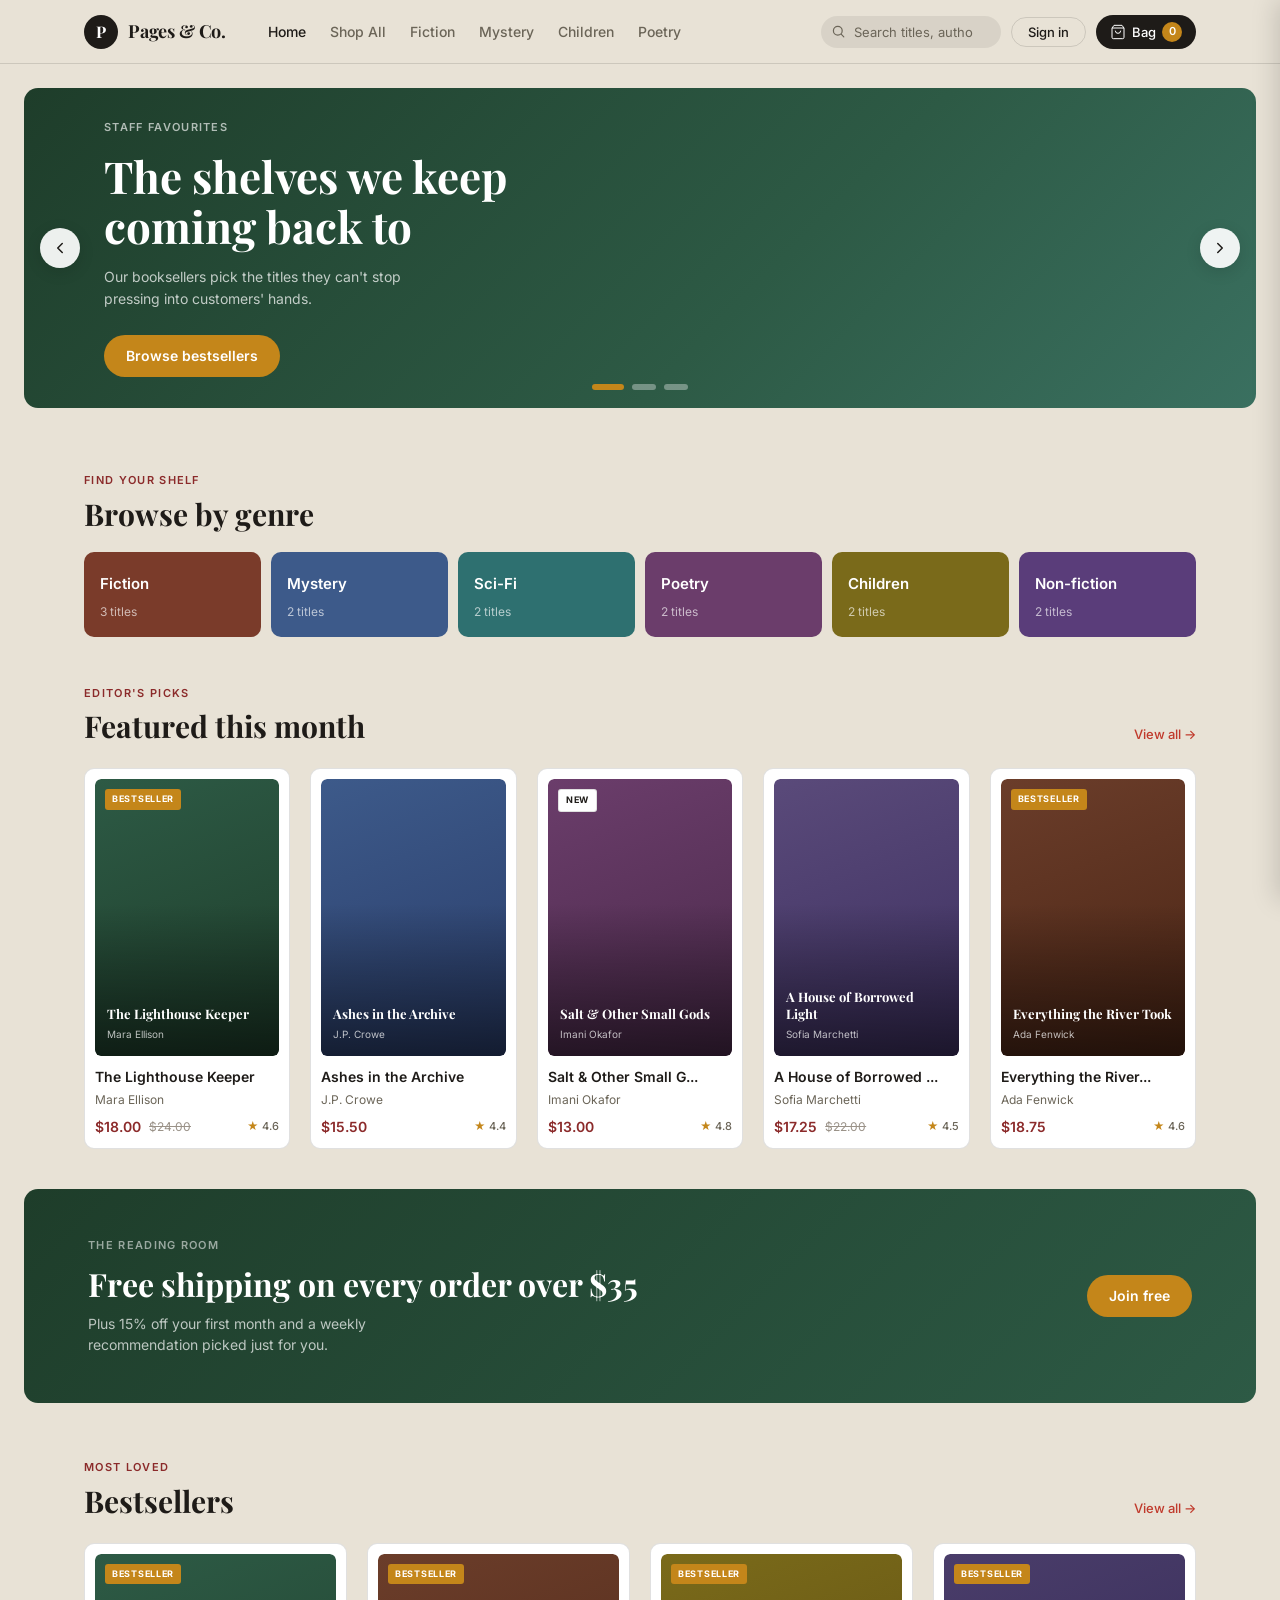
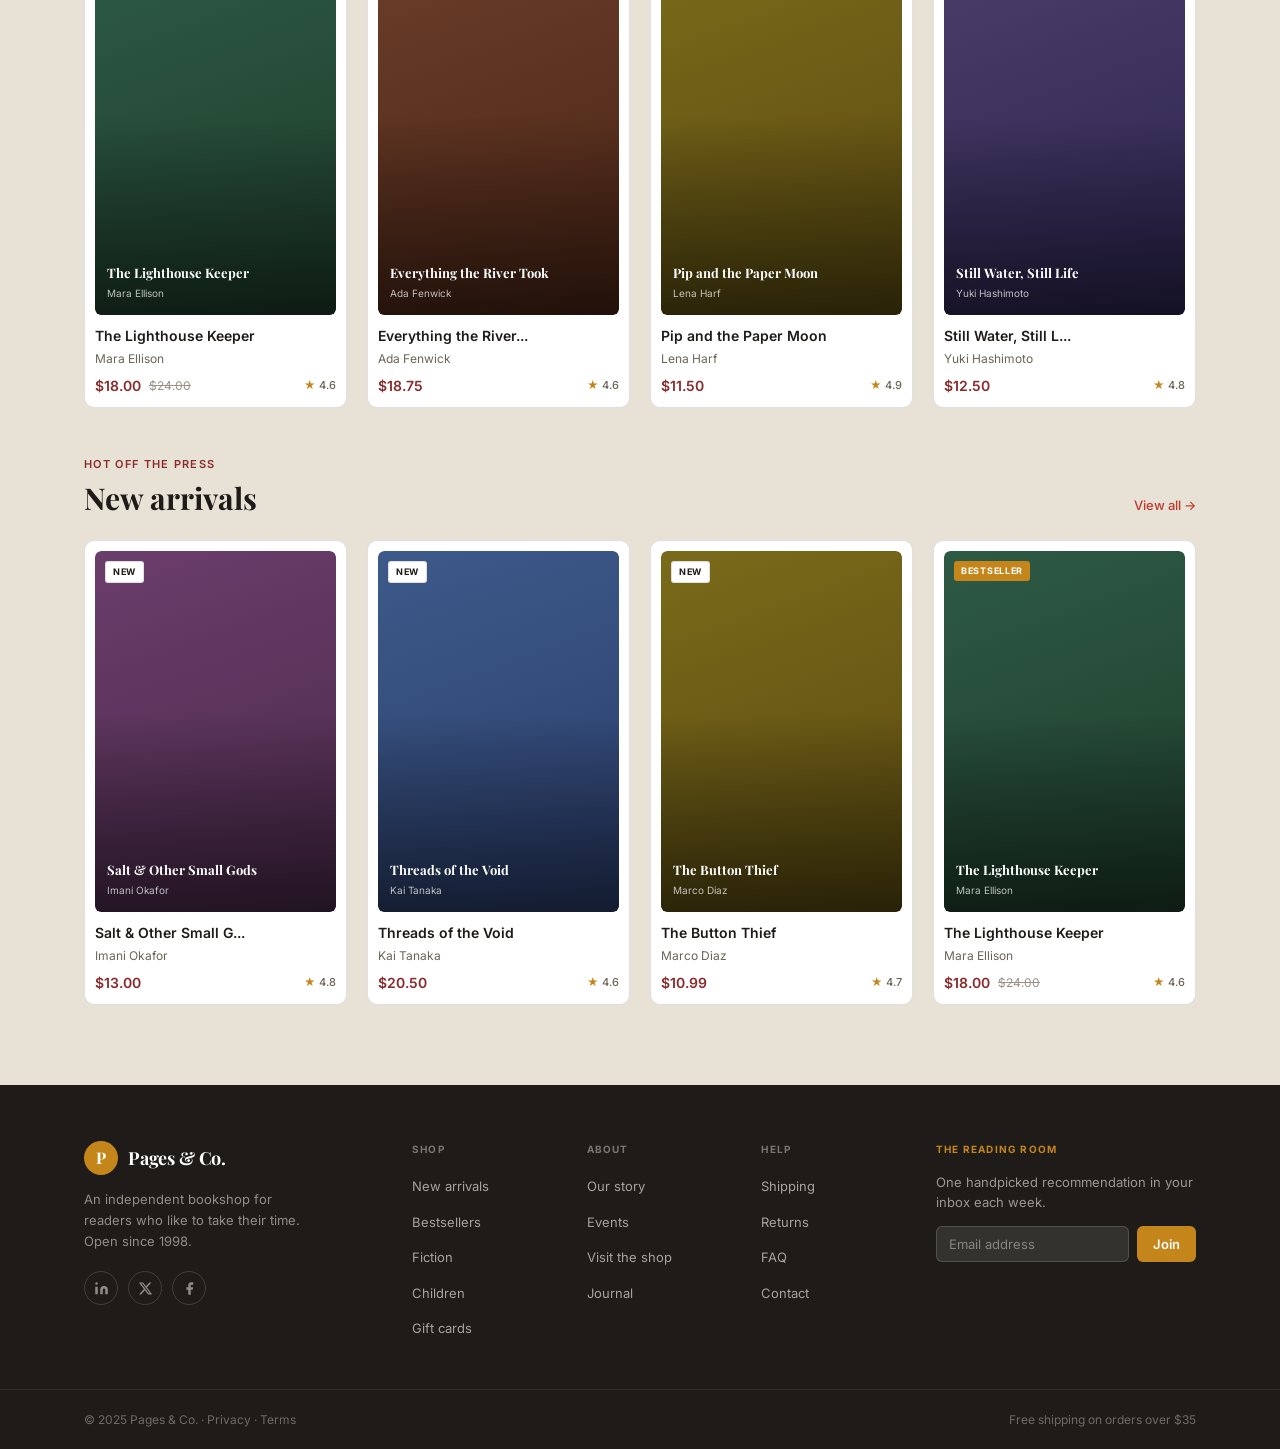
==== commit 8cac3597: "Thêm js và chỉnh lại css" ====
--- a/index.html
+++ b/index.html
@@ -8,7 +8,8 @@
   <link rel="preconnect" href="https://fonts.googleapis.com" />
   <link rel="preconnect" href="https://fonts.gstatic.com" crossorigin />
   <link href="https://fonts.googleapis.com/css2?family=Playfair+Display:wght@400;700;800&family=Inter:wght@300;400;500;600&display=swap" rel="stylesheet" />
-  <link rel="stylesheet" href="css/style.css" />
+  <link rel="stylesheet" href="css/style.css?v=2" />
+  <link rel="stylesheet" href="css/checkout.css" />
 </head>
 <body>
 
@@ -295,12 +296,51 @@
         <span>Total</span>
         <span id="bag-total-price">$0.00</span>
       </div>
-      <button class="btn-checkout">Checkout</button>
+      <button class="btn-checkout" onclick="window.location.href='checkout.html'">Checkout</button>
     </div>
   </aside>
   <div class="overlay" id="overlay" hidden></div>
 
+  <!-- ===== LOGIN MODAL ===== -->
+  <div class="modal-backdrop" id="login-modal-backdrop" hidden role="dialog" aria-modal="true" aria-labelledby="modal-heading">
+    <div class="login-modal" id="login-modal">
+      <div class="modal-header">
+        <div class="modal-logo-icon">P</div>
+        <button class="modal-close" id="modal-close" aria-label="Close sign in modal">
+          <svg viewBox="0 0 24 24" fill="none"><path d="M18 6L6 18M6 6l12 12" stroke="currentColor" stroke-width="2" stroke-linecap="round"/></svg>
+        </button>
+      </div>
+      <h2 class="modal-title" id="modal-heading">Welcome back</h2>
+      <p class="modal-subtitle">Sign in to access your bag, orders and wishlist.</p>
+      <form class="login-form" id="login-form" novalidate>
+        <div class="form-group">
+          <label class="form-label" for="login-email">Email</label>
+          <input type="email" id="login-email" class="form-input" placeholder="you@example.com" autocomplete="email" required />
+          <span class="form-error" id="email-error" hidden>Please enter a valid email address.</span>
+        </div>
+        <div class="form-group">
+          <label class="form-label" for="login-password">Password</label>
+          <div class="password-wrapper">
+            <input type="password" id="login-password" class="form-input" placeholder="••••••••" autocomplete="current-password" required />
+            <button type="button" class="toggle-password" id="toggle-password" aria-label="Show password">
+              <svg viewBox="0 0 24 24" fill="none" class="eye-icon eye-show"><path d="M1 12s4-8 11-8 11 8 11 8-4 8-11 8-11-8-11-8z" stroke="currentColor" stroke-width="1.5"/><circle cx="12" cy="12" r="3" stroke="currentColor" stroke-width="1.5"/></svg>
+              <svg viewBox="0 0 24 24" fill="none" class="eye-icon eye-hide" style="display:none;"><path d="M17.94 17.94A10.07 10.07 0 0112 20c-7 0-11-8-11-8a18.45 18.45 0 015.06-5.94" stroke="currentColor" stroke-width="1.5"/><path d="M9.9 4.24A9.12 9.12 0 0112 4c7 0 11 8 11 8a18.5 18.5 0 01-2.16 3.19" stroke="currentColor" stroke-width="1.5"/><line x1="1" y1="1" x2="23" y2="23" stroke="currentColor" stroke-width="1.5"/></svg>
+            </button>
+          </div>
+          <span class="form-error" id="password-error" hidden>Please enter your password.</span>
+        </div>
+        <div class="form-forgot"><a href="#" class="forgot-link">Forgot password?</a></div>
+        <button type="submit" class="btn-sign-in" id="btn-sign-in">
+          <span class="btn-text">Sign in</span>
+          <span class="btn-spinner" hidden><svg viewBox="0 0 24 24" fill="none" class="spinner-icon"><circle cx="12" cy="12" r="10" stroke="currentColor" stroke-width="2.5" stroke-dasharray="31.4" stroke-dashoffset="10"/></svg></span>
+        </button>
+      </form>
+      <p class="modal-footer-text">New here? <a href="#" class="modal-link" id="modal-create-account">Create an account</a></p>
+    </div>
+  </div>
+
   <script src="js/data.js"></script>
   <script src="js/main.js"></script>
+  <script src="js/modal.js"></script>
 </body>
 </html>
--- a/css/style.css
+++ b/css/style.css
@@ -597,11 +597,18 @@
   text-decoration: none;
   color: var(--text);
   cursor: pointer;
-  transition: transform var(--dur-mid) var(--ease);
-}
-
-.book-card:hover { transform: translateY(-4px); }
-.book-card:hover .book-cover { box-shadow: var(--shadow-lg); }
+  background: #fff;
+  border: 1px solid var(--border);
+  border-radius: var(--radius-md);
+  padding: 10px;
+  transition: transform var(--dur-mid) var(--ease), box-shadow var(--dur-mid) var(--ease), border-color var(--dur-mid) var(--ease);
+}
+
+.book-card:hover {
+  transform: translateY(-4px);
+  box-shadow: var(--shadow-md);
+  border-color: rgba(0, 0, 0, 0.18);
+}
 
 /* Book Cover */
 .book-cover-wrap {
--- a/css/checkout.css
+++ b/css/checkout.css
@@ -0,0 +1,646 @@
+/* ============================================================
+   CHECKOUT PAGE + LOGIN MODAL — Pages & Co.
+   ============================================================ */
+
+/* ── CHECKOUT PAGE LAYOUT ── */
+.checkout-page {
+  padding: 32px 0 80px;
+  min-height: calc(100vh - var(--nav-height) - 380px);
+}
+
+.checkout-title {
+  font-family: 'Playfair Display', serif;
+  font-size: clamp(28px, 4vw, 40px);
+  font-weight: 800;
+  color: var(--text);
+  margin-bottom: 28px;
+}
+
+.checkout-layout {
+  display: grid;
+  grid-template-columns: 1fr 340px;
+  gap: 28px;
+  align-items: start;
+}
+
+/* ── CART SECTION ── */
+.cart-section {
+  display: flex;
+  flex-direction: column;
+  gap: 12px;
+}
+
+.cart-items {
+  display: flex;
+  flex-direction: column;
+  gap: 12px;
+}
+
+.cart-item {
+  display: flex;
+  align-items: center;
+  gap: 16px;
+  background: #fff;
+  border: 1px solid var(--border);
+  border-radius: var(--radius-md);
+  padding: 16px 20px;
+  transition: box-shadow var(--dur-mid) var(--ease);
+}
+
+.cart-item:hover {
+  box-shadow: var(--shadow-sm);
+}
+
+/* Book cover thumbnail */
+.cart-cover-wrap {
+  flex-shrink: 0;
+}
+
+.cart-cover {
+  width: 44px;
+  height: 62px;
+  border-radius: 4px;
+  box-shadow: 0 2px 8px rgba(0,0,0,0.2);
+  flex-shrink: 0;
+  display: block;
+}
+
+/* Book info */
+.cart-item-info {
+  flex: 1;
+  min-width: 0;
+}
+
+.cart-item-title {
+  font-size: 15px;
+  font-weight: 600;
+  color: var(--text);
+  margin-bottom: 3px;
+  white-space: nowrap;
+  overflow: hidden;
+  text-overflow: ellipsis;
+}
+
+.cart-item-author {
+  font-size: 13px;
+  color: var(--text-muted);
+  margin-bottom: 8px;
+}
+
+.cart-item-remove {
+  font-size: 13px;
+  font-weight: 500;
+  color: var(--red-accent);
+  background: none;
+  border: none;
+  cursor: pointer;
+  padding: 0;
+  font-family: inherit;
+  transition: opacity var(--dur-fast);
+  text-decoration: underline;
+  text-underline-offset: 2px;
+  display: block;
+}
+
+.cart-item-remove:hover {
+  opacity: 0.7;
+}
+
+/* Quantity controls */
+.cart-item-qty {
+  display: flex;
+  align-items: center;
+  justify-content: space-between;
+  border: 1px solid var(--border);
+  border-radius: 100px;
+  background: transparent;
+  padding: 0 12px;
+  height: 32px;
+  width: 90px;
+  flex-shrink: 0;
+}
+
+.qty-btn {
+  border: none;
+  background: transparent;
+  display: flex;
+  align-items: center;
+  justify-content: center;
+  cursor: pointer;
+  color: var(--text);
+  font-size: 16px;
+  font-weight: 500;
+  width: 20px;
+  height: 100%;
+  transition: opacity var(--dur-fast) var(--ease);
+  user-select: none;
+  padding: 0;
+}
+
+.qty-btn:hover {
+  opacity: 0.6;
+}
+
+.qty-btn:disabled {
+  opacity: 0.25;
+  cursor: not-allowed;
+}
+
+.qty-value {
+  text-align: center;
+  font-size: 14px;
+  font-weight: 600;
+  color: var(--text);
+  user-select: none;
+}
+
+/* Item price */
+.cart-item-price {
+  font-size: 16px;
+  font-weight: 700;
+  color: var(--text);
+  flex-shrink: 0;
+  min-width: 64px;
+  color : var(--red-accent);
+  text-align: right;
+}
+
+/* unused in horizontal layout */
+.cart-cover-text,
+.cart-cover-title,
+.cart-cover-author,
+.cart-item-pricing,
+.cart-item-price-original,
+.cart-item-actions { display: none; }
+
+
+/* ── ORDER SUMMARY ── */
+.order-summary {
+  background: #fff;
+  border: 1px solid var(--border);
+  border-radius: var(--radius-md);
+  padding: 24px;
+  position: sticky;
+  top: calc(var(--nav-height) + 16px);
+}
+
+.summary-title {
+  font-family: 'Playfair Display', serif;
+  font-size: 18px;
+  font-weight: 700;
+  color: var(--text);
+  margin-bottom: 20px;
+}
+
+.summary-rows {
+  display: flex;
+  flex-direction: column;
+  gap: 10px;
+  margin-bottom: 16px;
+}
+
+.summary-row {
+  display: flex;
+  justify-content: space-between;
+  align-items: center;
+}
+
+.summary-label {
+  font-size: 14px;
+  color: var(--text-muted);
+}
+
+.summary-value {
+  font-size: 14px;
+  color: var(--text-muted);
+  font-weight: 500;
+}
+
+.summary-value--accent {
+  color: var(--red-accent);
+  font-weight: 600;
+}
+
+.summary-divider {
+  height: 1px;
+  background: var(--border);
+  margin: 4px 0 16px;
+}
+
+.summary-total-row {
+  display: flex;
+  justify-content: space-between;
+  align-items: center;
+  margin-bottom: 20px;
+}
+
+.summary-total-label {
+  font-size: 16px;
+  font-weight: 700;
+  color: var(--text);
+}
+
+.summary-total-value {
+  font-size: 18px;
+  font-weight: 700;
+  color: var(--red-accent);
+}
+
+.btn-checkout-page {
+  width: 100%;
+  background: var(--red-accent);
+  color: #fff;
+  font-family: inherit;
+  font-size: 15px;
+  font-weight: 600;
+  padding: 14px;
+  border-radius: 100px;
+  border: none;
+  cursor: pointer;
+  transition: opacity var(--dur-fast), transform var(--dur-fast);
+  margin-bottom: 12px;
+}
+
+.btn-checkout-page:hover {
+  opacity: 0.88;
+  transform: translateY(-1px);
+}
+
+.btn-checkout-page:disabled {
+  opacity: 0.4;
+  cursor: not-allowed;
+  transform: none;
+}
+
+.summary-note {
+  font-size: 12px;
+  color: var(--text-light);
+  text-align: center;
+  line-height: 1.5;
+}
+
+/* ── EMPTY CART ── */
+.cart-empty {
+  text-align: center;
+  padding: 80px 20px;
+}
+
+.cart-empty-inner {
+  max-width: 360px;
+  margin: 0 auto;
+}
+
+.cart-empty-icon {
+  font-size: 56px;
+  display: block;
+  margin-bottom: 20px;
+}
+
+.cart-empty-title {
+  font-family: 'Playfair Display', serif;
+  font-size: 26px;
+  font-weight: 700;
+  color: var(--text);
+  margin-bottom: 10px;
+}
+
+.cart-empty-desc {
+  font-size: 15px;
+  color: var(--text-muted);
+  margin-bottom: 24px;
+}
+
+/* ── BAG btn redirect on checkout page ── */
+.checkout-page-active .bag-btn {
+  pointer-events: auto;
+}
+
+/* ============================================================
+   LOGIN MODAL
+   ============================================================ */
+.modal-backdrop {
+  position: fixed;
+  inset: 0;
+  background: rgba(30, 27, 24, 0.55);
+  backdrop-filter: blur(6px);
+  -webkit-backdrop-filter: blur(6px);
+  z-index: 1200;
+  display: flex;
+  align-items: center;
+  justify-content: center;
+  padding: 20px;
+  animation: backdropIn 0.25s ease;
+}
+
+.modal-backdrop[hidden] {
+  display: none !important;
+}
+
+@keyframes backdropIn {
+  from { opacity: 0; }
+  to   { opacity: 1; }
+}
+
+.login-modal {
+  background: var(--cream-light);
+  border-radius: 18px;
+  width: 100%;
+  max-width: 440px;
+  padding: 36px 40px 32px;
+  position: relative;
+  box-shadow: 0 20px 60px rgba(0,0,0,0.22);
+  animation: modalIn 0.3s cubic-bezier(0.34, 1.56, 0.64, 1);
+}
+
+@keyframes modalIn {
+  from { opacity: 0; transform: scale(0.92) translateY(16px); }
+  to   { opacity: 1; transform: scale(1) translateY(0); }
+}
+
+/* Modal Header Row */
+.modal-header {
+  display: flex;
+  align-items: center;
+  justify-content: space-between;
+  margin-bottom: 20px;
+}
+
+.modal-logo-icon {
+  width: 44px;
+  height: 44px;
+  border-radius: 50%;
+  background: var(--red-accent);
+  color: #fff;
+  font-family: 'Playfair Display', serif;
+  font-weight: 700;
+  font-size: 20px;
+  display: flex;
+  align-items: center;
+  justify-content: center;
+  flex-shrink: 0;
+}
+
+.modal-close {
+  width: 32px;
+  height: 32px;
+  border-radius: 50%;
+  background: rgba(0,0,0,0.07);
+  border: none;
+  display: flex;
+  align-items: center;
+  justify-content: center;
+  cursor: pointer;
+  transition: background var(--dur-fast);
+  color: var(--text);
+}
+
+.modal-close:hover {
+  background: rgba(0,0,0,0.13);
+}
+
+.modal-close svg {
+  width: 15px;
+  height: 15px;
+}
+
+/* Modal Title */
+.modal-title {
+  font-family: 'Playfair Display', serif;
+  font-size: 26px;
+  font-weight: 700;
+  color: var(--text);
+  margin-bottom: 8px;
+}
+
+.modal-subtitle {
+  font-size: 14px;
+  color: var(--text-muted);
+  margin-bottom: 28px;
+  line-height: 1.5;
+}
+
+/* Form */
+.login-form {
+  display: flex;
+  flex-direction: column;
+  gap: 16px;
+}
+
+.form-group {
+  display: flex;
+  flex-direction: column;
+  gap: 6px;
+}
+
+.form-label {
+  font-size: 11px;
+  font-weight: 700;
+  letter-spacing: 0.1em;
+  text-transform: uppercase;
+  color: var(--text-muted);
+}
+
+.form-input {
+  font-family: inherit;
+  font-size: 15px;
+  background: #fff;
+  border: 1.5px solid var(--border);
+  border-radius: var(--radius-sm);
+  padding: 12px 14px;
+  color: var(--text);
+  outline: none;
+  transition: border-color var(--dur-fast), box-shadow var(--dur-fast);
+  width: 100%;
+}
+
+.form-input::placeholder {
+  color: var(--text-light);
+}
+
+.form-input:focus {
+  border-color: var(--red-accent);
+  box-shadow: 0 0 0 3px rgba(139, 42, 42, 0.1);
+}
+
+.form-input.input-error {
+  border-color: #e53e3e;
+  box-shadow: 0 0 0 3px rgba(229, 62, 62, 0.1);
+}
+
+.form-error {
+  font-size: 12px;
+  color: #e53e3e;
+  font-weight: 500;
+}
+
+/* Password wrapper */
+.password-wrapper {
+  position: relative;
+}
+
+.password-wrapper .form-input {
+  padding-right: 44px;
+}
+
+.toggle-password {
+  position: absolute;
+  right: 12px;
+  top: 50%;
+  transform: translateY(-50%);
+  background: none;
+  border: none;
+  cursor: pointer;
+  color: var(--text-muted);
+  display: flex;
+  align-items: center;
+  padding: 4px;
+  transition: color var(--dur-fast);
+}
+
+.toggle-password:hover {
+  color: var(--text);
+}
+
+.eye-icon {
+  width: 18px;
+  height: 18px;
+}
+
+/* Forgot password */
+.form-forgot {
+  text-align: right;
+  margin-top: -6px;
+}
+
+.forgot-link {
+  font-size: 13px;
+  color: var(--text-muted);
+  transition: color var(--dur-fast);
+}
+
+.forgot-link:hover {
+  color: var(--red-accent);
+}
+
+/* Sign In Button */
+.btn-sign-in {
+  width: 100%;
+  background: var(--red-accent);
+  color: #fff;
+  font-family: inherit;
+  font-size: 15px;
+  font-weight: 600;
+  padding: 14px;
+  border-radius: 100px;
+  border: none;
+  cursor: pointer;
+  transition: opacity var(--dur-fast), transform var(--dur-fast);
+  margin-top: 4px;
+  display: flex;
+  align-items: center;
+  justify-content: center;
+  gap: 8px;
+  position: relative;
+}
+
+.btn-sign-in:hover:not(:disabled) {
+  opacity: 0.88;
+  transform: translateY(-1px);
+}
+
+.btn-sign-in:disabled {
+  opacity: 0.6;
+  cursor: not-allowed;
+  transform: none;
+}
+
+/* Spinner */
+.spinner-icon {
+  width: 18px;
+  height: 18px;
+  animation: spin 0.8s linear infinite;
+  color: rgba(255,255,255,0.8);
+}
+
+@keyframes spin {
+  from { transform: rotate(0deg); }
+  to   { transform: rotate(360deg); }
+}
+
+/* Footer text */
+.modal-footer-text {
+  font-size: 13px;
+  color: var(--text-muted);
+  text-align: center;
+  margin-top: 20px;
+}
+
+.modal-link {
+  color: var(--red-accent);
+  font-weight: 600;
+  transition: opacity var(--dur-fast);
+}
+
+.modal-link:hover {
+  opacity: 0.75;
+}
+
+/* ── REGISTER TAB (switch between sign in / create account) ── */
+.modal-tabs {
+  display: flex;
+  gap: 0;
+  margin-bottom: 24px;
+  border-bottom: 1px solid var(--border);
+}
+
+.modal-tab {
+  flex: 1;
+  padding: 10px;
+  text-align: center;
+  font-size: 14px;
+  font-weight: 500;
+  color: var(--text-muted);
+  background: none;
+  border: none;
+  border-bottom: 2px solid transparent;
+  cursor: pointer;
+  transition: all var(--dur-fast);
+  font-family: inherit;
+  margin-bottom: -1px;
+}
+
+.modal-tab--active {
+  color: var(--red-accent);
+  border-bottom-color: var(--red-accent);
+}
+
+/* ── RESPONSIVE ── */
+@media (max-width: 768px) {
+  .checkout-layout {
+    grid-template-columns: 1fr;
+  }
+
+  .order-summary {
+    position: static;
+    order: -1;
+  }
+
+  .cart-item {
+    flex-wrap: wrap;
+    gap: 12px;
+  }
+
+  .cart-item-qty {
+    margin-left: auto;
+  }
+
+  .login-modal {
+    padding: 28px 24px 24px;
+  }
+}
+
+@media (max-width: 480px) {
+  .cart-item {
+    padding: 14px;
+  }
+}
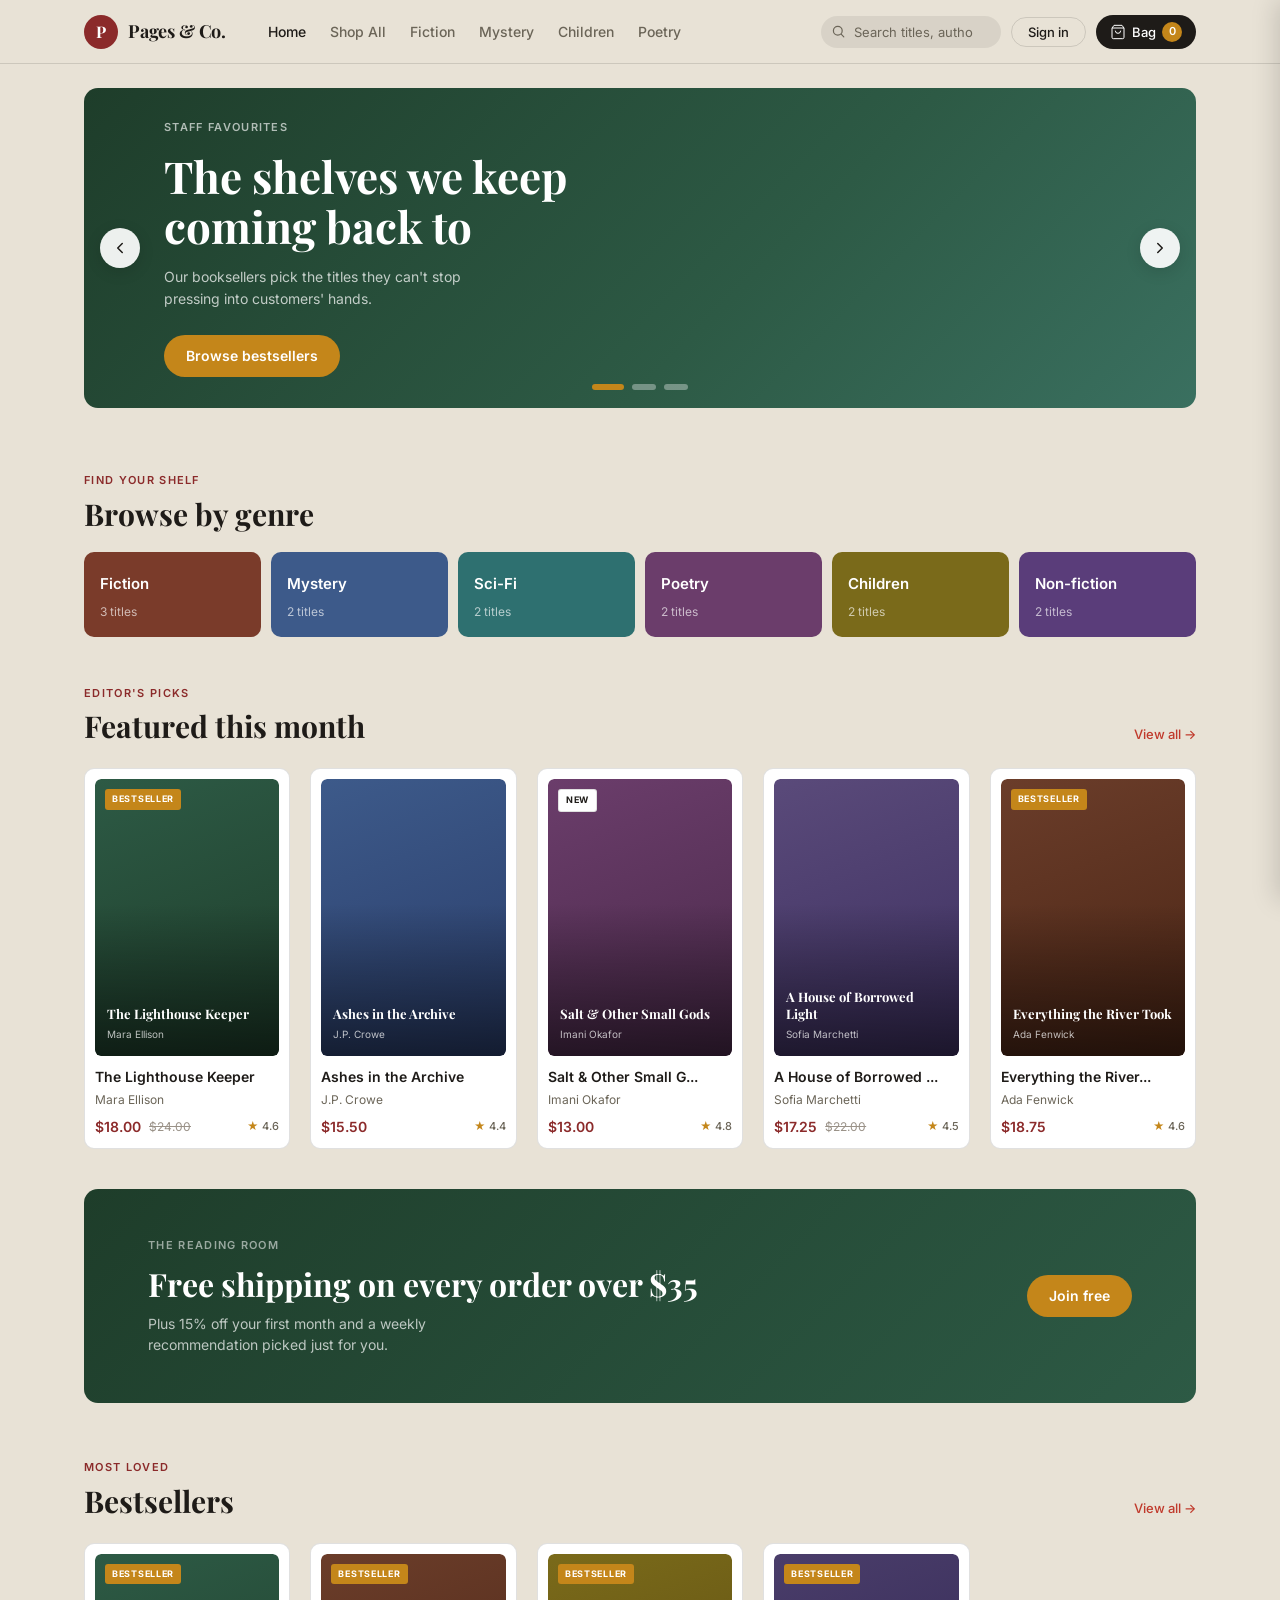
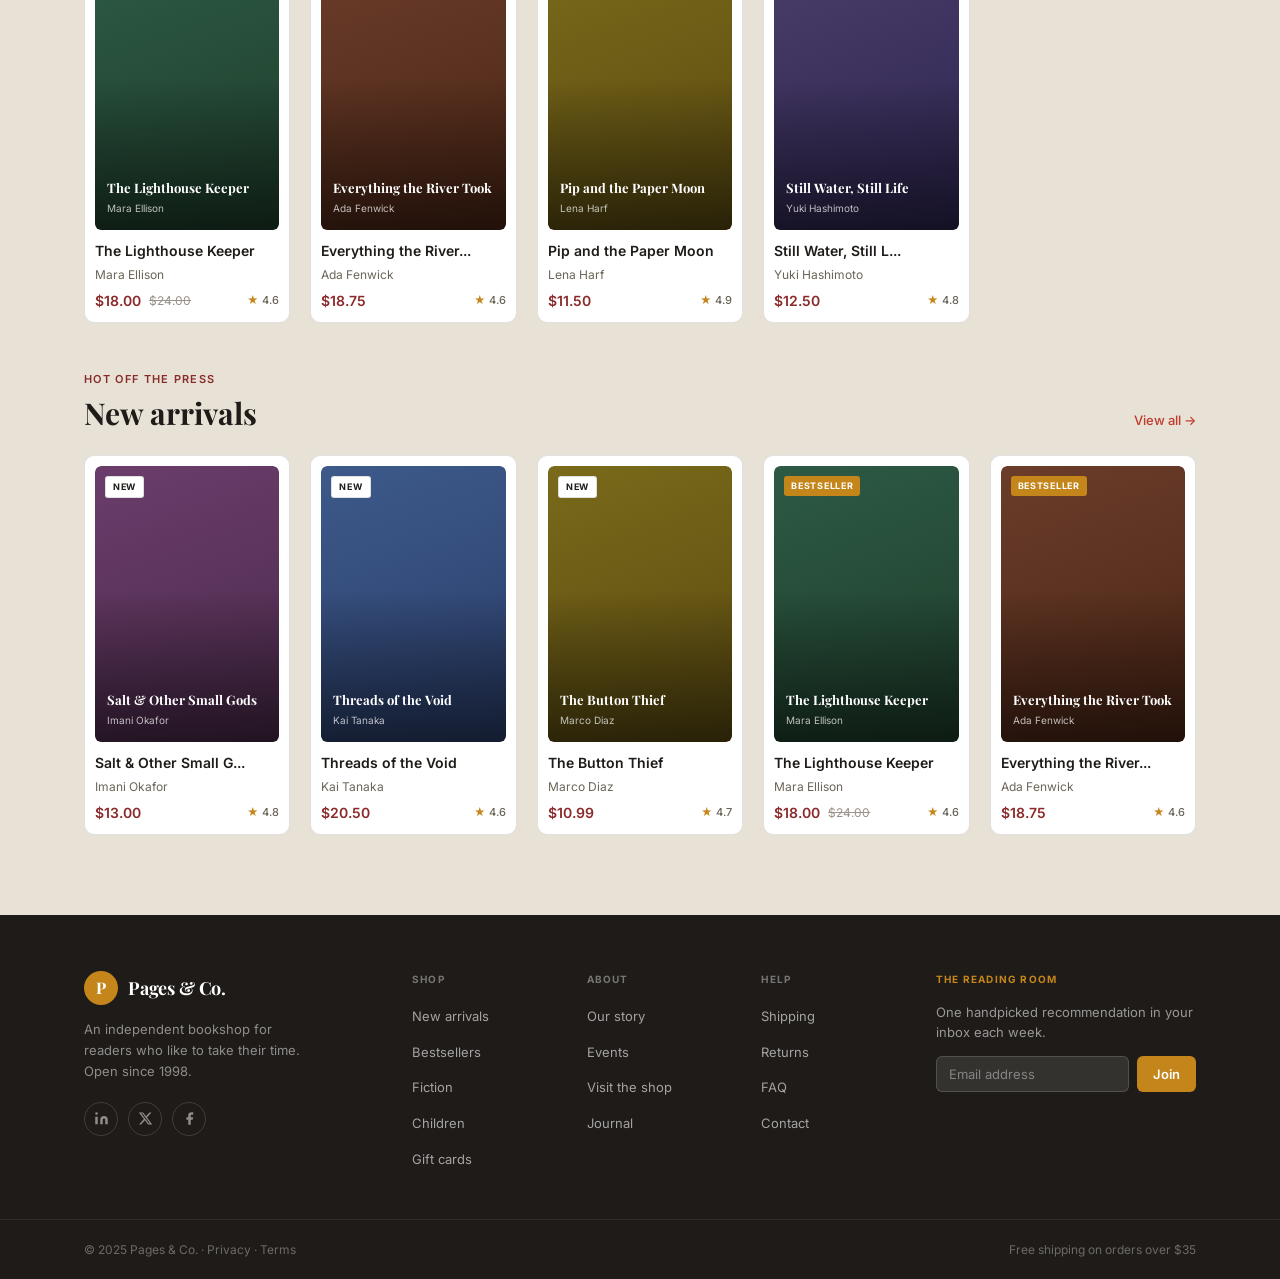
==== commit 292611ec: "chỉnh lại slide và css" ====
--- a/index.html
+++ b/index.html
@@ -1,24 +1,29 @@
 <!DOCTYPE html>
 <html lang="en">
+
 <head>
   <meta charset="UTF-8" />
   <meta name="viewport" content="width=device-width, initial-scale=1.0" />
   <title>Pages & Co. – An Independent Bookshop</title>
-  <meta name="description" content="Pages & Co. is an independent bookshop for readers who like to take their time. Discover fiction, mystery, children's books and more." />
+  <meta name="description"
+    content="Pages & Co. is an independent bookshop for readers who like to take their time. Discover fiction, mystery, children's books and more." />
   <link rel="preconnect" href="https://fonts.googleapis.com" />
   <link rel="preconnect" href="https://fonts.gstatic.com" crossorigin />
-  <link href="https://fonts.googleapis.com/css2?family=Playfair+Display:wght@400;700;800&family=Inter:wght@300;400;500;600&display=swap" rel="stylesheet" />
-  <link rel="stylesheet" href="css/style.css?v=2" />
+  <link
+    href="https://fonts.googleapis.com/css2?family=Playfair+Display:wght@400;700;800&family=Inter:wght@300;400;500;600&display=swap"
+    rel="stylesheet" />
+  <link rel="stylesheet" href="css/style.css" />
   <link rel="stylesheet" href="css/checkout.css" />
 </head>
+
 <body>
 
   <!-- ===== HEADER / NAV ===== -->
   <header class="site-header" id="site-header">
     <nav class="nav-container">
-      <a href="index.html" class="logo" aria-label="Pages & Co. Home">
+      <a href="index.html" class="logo logo--header" aria-label="Pages & Co. Home">
         <div class="logo-icon">P</div>
-        <span class="logo-text">Pages &amp; Co.</span>
+        <span class="logo-text">Pages & Co.</span>
       </a>
 
       <ul class="nav-links" id="nav-links">
@@ -33,17 +38,19 @@
       <div class="nav-actions">
         <div class="search-wrapper">
           <svg class="search-icon" viewBox="0 0 20 20" fill="none" aria-hidden="true">
-            <circle cx="8.5" cy="8.5" r="5.5" stroke="currentColor" stroke-width="1.5"/>
-            <path d="M13 13l3 3" stroke="currentColor" stroke-width="1.5" stroke-linecap="round"/>
-          </svg>
-          <input type="search" id="search-input" class="search-input" placeholder="Search titles, authors..." aria-label="Search books" />
+            <circle cx="8.5" cy="8.5" r="5.5" stroke="currentColor" stroke-width="1.5" />
+            <path d="M13 13l3 3" stroke="currentColor" stroke-width="1.5" stroke-linecap="round" />
+          </svg>
+          <input type="search" id="search-input" class="search-input" placeholder="Search titles, authors..."
+            aria-label="Search books" />
         </div>
         <button class="btn-signin" id="btn-signin">Sign in</button>
         <button class="bag-btn" id="bag-btn" aria-label="Shopping bag, 0 items">
           <svg viewBox="0 0 24 24" fill="none" aria-hidden="true">
-            <path d="M6 2L3 6v14a2 2 0 002 2h14a2 2 0 002-2V6l-3-4z" stroke="currentColor" stroke-width="1.5" stroke-linejoin="round"/>
-            <line x1="3" y1="6" x2="21" y2="6" stroke="currentColor" stroke-width="1.5"/>
-            <path d="M16 10a4 4 0 01-8 0" stroke="currentColor" stroke-width="1.5"/>
+            <path d="M6 2L3 6v14a2 2 0 002 2h14a2 2 0 002-2V6l-3-4z" stroke="currentColor" stroke-width="1.5"
+              stroke-linejoin="round" />
+            <line x1="3" y1="6" x2="21" y2="6" stroke="currentColor" stroke-width="1.5" />
+            <path d="M16 10a4 4 0 01-8 0" stroke="currentColor" stroke-width="1.5" />
           </svg>
           <span class="bag-label">Bag</span>
           <span class="bag-count" id="bag-count">0</span>
@@ -82,7 +89,8 @@
             <div class="slide-content">
               <p class="slide-eyebrow">Hot Off the Press</p>
               <h1 class="slide-title">Fresh reads just landed in store</h1>
-              <p class="slide-desc">Brand-new titles from debut authors and established voices alike — explore what's new this month.</p>
+              <p class="slide-desc">Brand-new titles from debut authors and established voices alike — explore what's
+                new this month.</p>
               <a href="shop.html?sort=new" class="btn-gold">See new arrivals</a>
             </div>
           </article>
@@ -92,7 +100,8 @@
             <div class="slide-content">
               <p class="slide-eyebrow">The Reading Room</p>
               <h1 class="slide-title">Free shipping on every order over $35</h1>
-              <p class="slide-desc">Join our reading room and get a personalised recommendation in your inbox each week.</p>
+              <p class="slide-desc">Join our reading room and get a personalised recommendation in your inbox each week.
+              </p>
               <a href="#newsletter" class="btn-gold">Join free</a>
             </div>
           </article>
@@ -100,10 +109,16 @@
         </div>
 
         <button class="carousel-btn carousel-btn--prev" id="carousel-prev" aria-label="Previous slide">
-          <svg viewBox="0 0 24 24" fill="none"><path d="M15 18l-6-6 6-6" stroke="currentColor" stroke-width="2" stroke-linecap="round" stroke-linejoin="round"/></svg>
+          <svg viewBox="0 0 24 24" fill="none">
+            <path d="M15 18l-6-6 6-6" stroke="currentColor" stroke-width="2" stroke-linecap="round"
+              stroke-linejoin="round" />
+          </svg>
         </button>
         <button class="carousel-btn carousel-btn--next" id="carousel-next" aria-label="Next slide">
-          <svg viewBox="0 0 24 24" fill="none"><path d="M9 18l6-6-6-6" stroke="currentColor" stroke-width="2" stroke-linecap="round" stroke-linejoin="round"/></svg>
+          <svg viewBox="0 0 24 24" fill="none">
+            <path d="M9 18l6-6-6-6" stroke="currentColor" stroke-width="2" stroke-linecap="round"
+              stroke-linejoin="round" />
+          </svg>
         </button>
 
         <div class="carousel-dots" id="carousel-dots" role="tablist" aria-label="Carousel navigation">
@@ -186,7 +201,7 @@
           </div>
           <a href="shop.html?sort=bestseller" class="view-all-link">View all →</a>
         </div>
-        <div class="books-grid books-grid--4" id="bestsellers-grid">
+        <div class="books-grid books-grid--5" id="bestsellers-grid">
           <!-- Populated by JS -->
         </div>
       </div>
@@ -202,7 +217,7 @@
           </div>
           <a href="shop.html?sort=new" class="view-all-link">View all →</a>
         </div>
-        <div class="books-grid books-grid--4" id="new-arrivals-grid">
+        <div class="books-grid books-grid--5" id="new-arrivals-grid">
           <!-- Populated by JS -->
         </div>
       </div>
@@ -218,13 +233,22 @@
         <div class="footer-brand">
           <a href="index.html" class="logo logo--light" aria-label="Pages & Co. Home">
             <div class="logo-icon">P</div>
-            <span class="logo-text">Pages &amp; Co.</span>
-          </a>
-          <p class="footer-tagline">An independent bookshop for readers who like to take their time. Open since 1998.</p>
+            <span class="logo-text">Pages & Co.</span>
+          </a>
+          <p class="footer-tagline">An independent bookshop for readers who like to take their time. Open since 1998.
+          </p>
           <div class="social-links" aria-label="Social media links">
-            <a href="#" class="social-link" aria-label="LinkedIn"><svg viewBox="0 0 24 24" fill="currentColor"><path d="M16 8a6 6 0 016 6v7h-4v-7a2 2 0 00-2-2 2 2 0 00-2 2v7h-4v-7a6 6 0 016-6zM2 9h4v12H2z"/><circle cx="4" cy="4" r="2"/></svg></a>
-            <a href="#" class="social-link" aria-label="Twitter / X"><svg viewBox="0 0 24 24" fill="currentColor"><path d="M18.244 2.25h3.308l-7.227 8.26 8.502 11.24H16.17l-5.214-6.817L4.99 21.75H1.68l7.73-8.835L1.254 2.25H8.08l4.713 6.231zm-1.161 17.52h1.833L7.084 4.126H5.117z"/></svg></a>
-            <a href="#" class="social-link" aria-label="Facebook"><svg viewBox="0 0 24 24" fill="currentColor"><path d="M18 2h-3a5 5 0 00-5 5v3H7v4h3v8h4v-8h3l1-4h-4V7a1 1 0 011-1h3z"/></svg></a>
+            <a href="#" class="social-link" aria-label="LinkedIn"><svg viewBox="0 0 24 24" fill="currentColor">
+                <path d="M16 8a6 6 0 016 6v7h-4v-7a2 2 0 00-2-2 2 2 0 00-2 2v7h-4v-7a6 6 0 016-6zM2 9h4v12H2z" />
+                <circle cx="4" cy="4" r="2" />
+              </svg></a>
+            <a href="#" class="social-link" aria-label="Twitter / X"><svg viewBox="0 0 24 24" fill="currentColor">
+                <path
+                  d="M18.244 2.25h3.308l-7.227 8.26 8.502 11.24H16.17l-5.214-6.817L4.99 21.75H1.68l7.73-8.835L1.254 2.25H8.08l4.713 6.231zm-1.161 17.52h1.833L7.084 4.126H5.117z" />
+              </svg></a>
+            <a href="#" class="social-link" aria-label="Facebook"><svg viewBox="0 0 24 24" fill="currentColor">
+                <path d="M18 2h-3a5 5 0 00-5 5v3H7v4h3v8h4v-8h3l1-4h-4V7a1 1 0 011-1h3z" />
+              </svg></a>
           </div>
         </div>
 
@@ -274,7 +298,7 @@
 
     <div class="footer-bottom">
       <div class="container footer-bottom-inner">
-        <p>&copy; 2025 Pages &amp; Co. · <a href="#">Privacy</a> · <a href="#">Terms</a></p>
+        <p>&copy; 2025 Pages & Co. · <a href="#">Privacy</a> · <a href="#">Terms</a></p>
         <p>Free shipping on orders over $35</p>
       </div>
     </div>
@@ -285,7 +309,9 @@
     <div class="bag-header">
       <h2>Your bag</h2>
       <button class="bag-close" id="bag-close" aria-label="Close bag">
-        <svg viewBox="0 0 24 24" fill="none"><path d="M18 6L6 18M6 6l12 12" stroke="currentColor" stroke-width="2" stroke-linecap="round"/></svg>
+        <svg viewBox="0 0 24 24" fill="none">
+          <path d="M18 6L6 18M6 6l12 12" stroke="currentColor" stroke-width="2" stroke-linecap="round" />
+        </svg>
       </button>
     </div>
     <div class="bag-items" id="bag-items">
@@ -302,12 +328,15 @@
   <div class="overlay" id="overlay" hidden></div>
 
   <!-- ===== LOGIN MODAL ===== -->
-  <div class="modal-backdrop" id="login-modal-backdrop" hidden role="dialog" aria-modal="true" aria-labelledby="modal-heading">
+  <div class="modal-backdrop" id="login-modal-backdrop" hidden role="dialog" aria-modal="true"
+    aria-labelledby="modal-heading">
     <div class="login-modal" id="login-modal">
       <div class="modal-header">
         <div class="modal-logo-icon">P</div>
         <button class="modal-close" id="modal-close" aria-label="Close sign in modal">
-          <svg viewBox="0 0 24 24" fill="none"><path d="M18 6L6 18M6 6l12 12" stroke="currentColor" stroke-width="2" stroke-linecap="round"/></svg>
+          <svg viewBox="0 0 24 24" fill="none">
+            <path d="M18 6L6 18M6 6l12 12" stroke="currentColor" stroke-width="2" stroke-linecap="round" />
+          </svg>
         </button>
       </div>
       <h2 class="modal-title" id="modal-heading">Welcome back</h2>
@@ -315,16 +344,27 @@
       <form class="login-form" id="login-form" novalidate>
         <div class="form-group">
           <label class="form-label" for="login-email">Email</label>
-          <input type="email" id="login-email" class="form-input" placeholder="you@example.com" autocomplete="email" required />
+          <input type="email" id="login-email" class="form-input" placeholder="you@example.com" autocomplete="email"
+            required />
           <span class="form-error" id="email-error" hidden>Please enter a valid email address.</span>
         </div>
         <div class="form-group">
           <label class="form-label" for="login-password">Password</label>
           <div class="password-wrapper">
-            <input type="password" id="login-password" class="form-input" placeholder="••••••••" autocomplete="current-password" required />
+            <input type="password" id="login-password" class="form-input" placeholder="••••••••"
+              autocomplete="current-password" required />
             <button type="button" class="toggle-password" id="toggle-password" aria-label="Show password">
-              <svg viewBox="0 0 24 24" fill="none" class="eye-icon eye-show"><path d="M1 12s4-8 11-8 11 8 11 8-4 8-11 8-11-8-11-8z" stroke="currentColor" stroke-width="1.5"/><circle cx="12" cy="12" r="3" stroke="currentColor" stroke-width="1.5"/></svg>
-              <svg viewBox="0 0 24 24" fill="none" class="eye-icon eye-hide" style="display:none;"><path d="M17.94 17.94A10.07 10.07 0 0112 20c-7 0-11-8-11-8a18.45 18.45 0 015.06-5.94" stroke="currentColor" stroke-width="1.5"/><path d="M9.9 4.24A9.12 9.12 0 0112 4c7 0 11 8 11 8a18.5 18.5 0 01-2.16 3.19" stroke="currentColor" stroke-width="1.5"/><line x1="1" y1="1" x2="23" y2="23" stroke="currentColor" stroke-width="1.5"/></svg>
+              <svg viewBox="0 0 24 24" fill="none" class="eye-icon eye-show">
+                <path d="M1 12s4-8 11-8 11 8 11 8-4 8-11 8-11-8-11-8z" stroke="currentColor" stroke-width="1.5" />
+                <circle cx="12" cy="12" r="3" stroke="currentColor" stroke-width="1.5" />
+              </svg>
+              <svg viewBox="0 0 24 24" fill="none" class="eye-icon eye-hide" style="display:none;">
+                <path d="M17.94 17.94A10.07 10.07 0 0112 20c-7 0-11-8-11-8a18.45 18.45 0 015.06-5.94"
+                  stroke="currentColor" stroke-width="1.5" />
+                <path d="M9.9 4.24A9.12 9.12 0 0112 4c7 0 11 8 11 8a18.5 18.5 0 01-2.16 3.19" stroke="currentColor"
+                  stroke-width="1.5" />
+                <line x1="1" y1="1" x2="23" y2="23" stroke="currentColor" stroke-width="1.5" />
+              </svg>
             </button>
           </div>
           <span class="form-error" id="password-error" hidden>Please enter your password.</span>
@@ -332,15 +372,20 @@
         <div class="form-forgot"><a href="#" class="forgot-link">Forgot password?</a></div>
         <button type="submit" class="btn-sign-in" id="btn-sign-in">
           <span class="btn-text">Sign in</span>
-          <span class="btn-spinner" hidden><svg viewBox="0 0 24 24" fill="none" class="spinner-icon"><circle cx="12" cy="12" r="10" stroke="currentColor" stroke-width="2.5" stroke-dasharray="31.4" stroke-dashoffset="10"/></svg></span>
+          <span class="btn-spinner" hidden><svg viewBox="0 0 24 24" fill="none" class="spinner-icon">
+              <circle cx="12" cy="12" r="10" stroke="currentColor" stroke-width="2.5" stroke-dasharray="31.4"
+                stroke-dashoffset="10" />
+            </svg></span>
         </button>
       </form>
-      <p class="modal-footer-text">New here? <a href="#" class="modal-link" id="modal-create-account">Create an account</a></p>
+      <p class="modal-footer-text">New here? <a href="#" class="modal-link" id="modal-create-account">Create an
+          account</a></p>
     </div>
   </div>
 
   <script src="js/data.js"></script>
-  <script src="js/main.js"></script>
+  <script src="js/main.js?v=2"></script>
   <script src="js/modal.js"></script>
 </body>
-</html>
+
+</html>
--- a/css/style.css
+++ b/css/style.css
@@ -177,6 +177,7 @@
 
 .logo--light .logo-icon { background: var(--gold); }
 .logo--light .logo-text { color: #fff; }
+.logo--header .logo-icon { background: var(--red-accent); }
 
 /* Nav Links */
 .nav-links {
@@ -370,6 +371,8 @@
    HERO CAROUSEL
    ============================================================ */
 .hero-section {
+  max-width: var(--container);
+  margin: 0 auto;
   padding: 24px var(--gap);
   position: relative;
 }
@@ -377,7 +380,7 @@
 .carousel {
   position: relative;
   border-radius: var(--radius-lg);
-  overflow: visible;
+  overflow: hidden; /* Viewport mask to crop non-active slides */
 }
 
 .carousel-track {
@@ -385,7 +388,6 @@
   transition: transform 0.6s var(--ease);
   will-change: transform;
   border-radius: var(--radius-lg);
-  overflow: hidden;
 }
 
 .carousel-slide {
@@ -744,9 +746,9 @@
 .promo-banner {
   background: linear-gradient(135deg, #1e3d2a 0%, #2d5a45 100%);
   border-radius: var(--radius-lg);
-  margin: 0 var(--gap);
+  max-width: calc(var(--container) - 2 * var(--gap));
+  margin: 0 auto 48px;
   padding: 48px 64px;
-  margin-bottom: 48px;
 }
 
 .promo-inner {
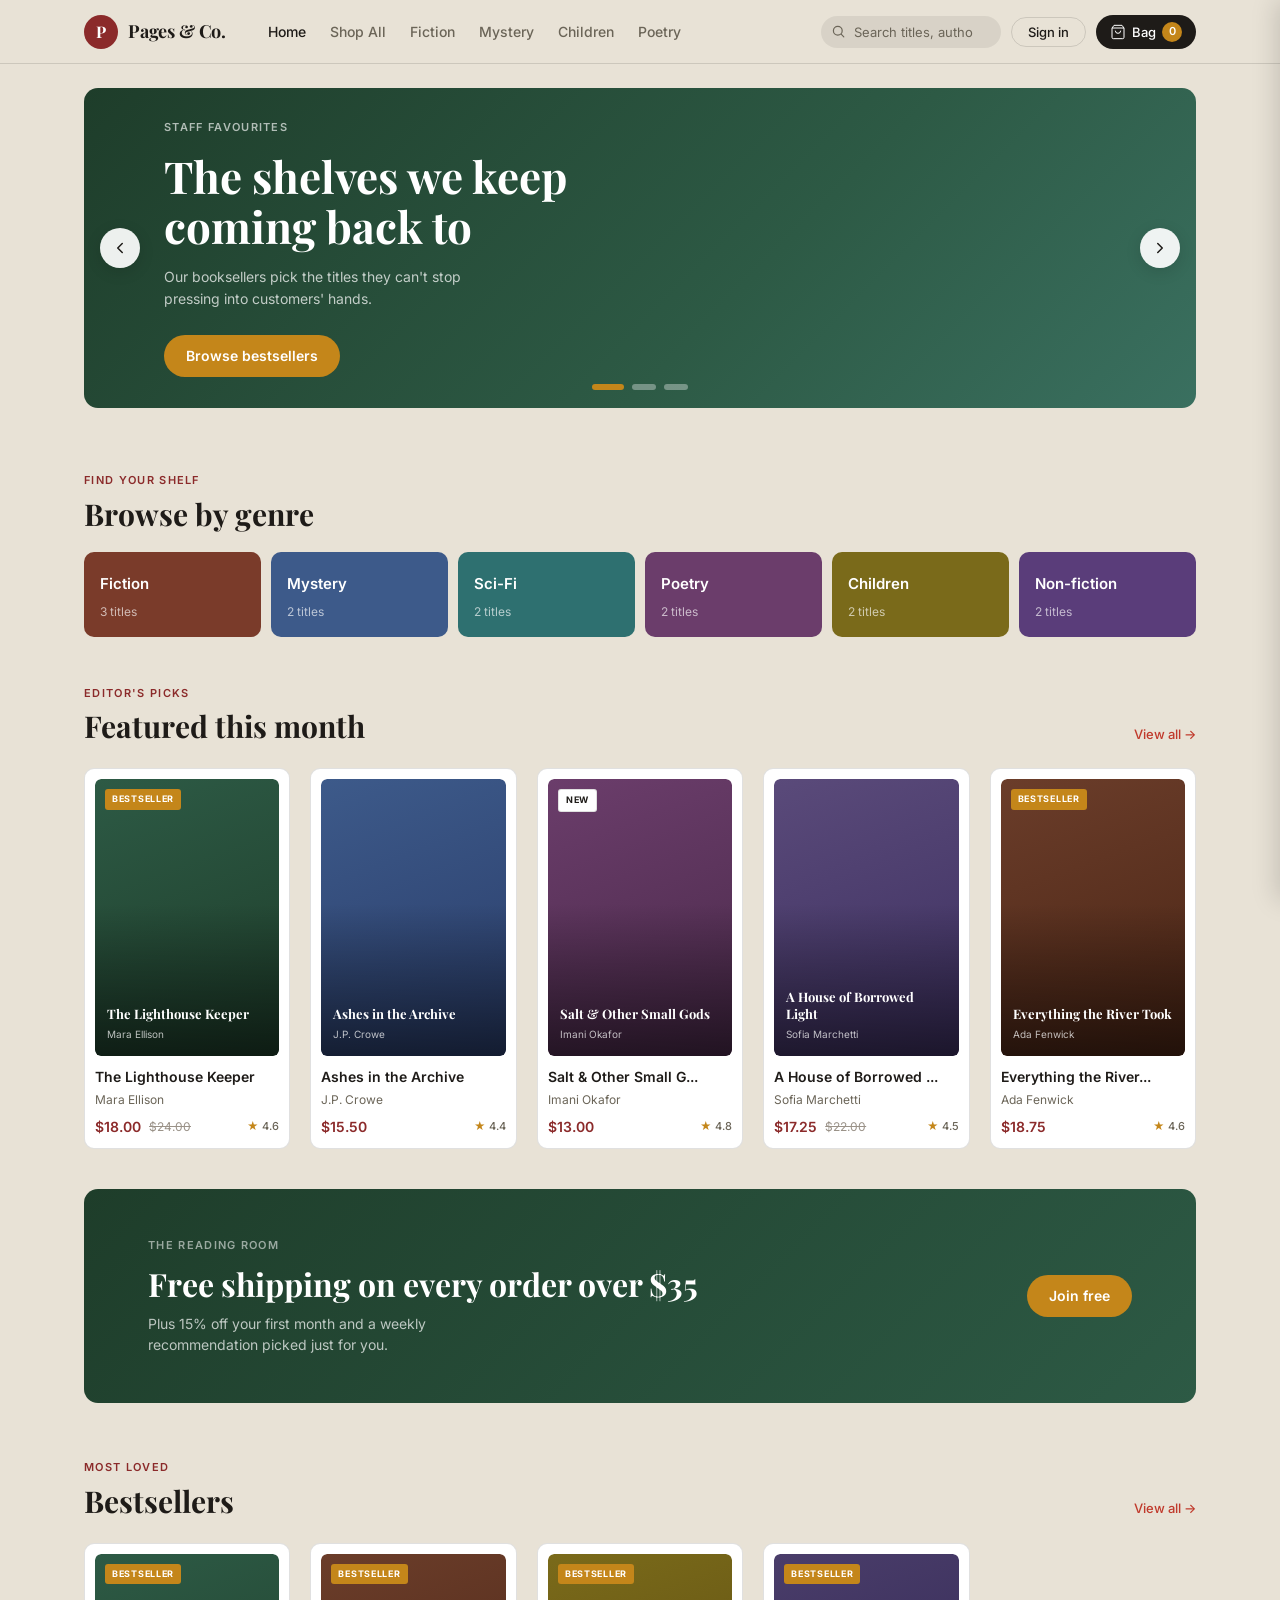
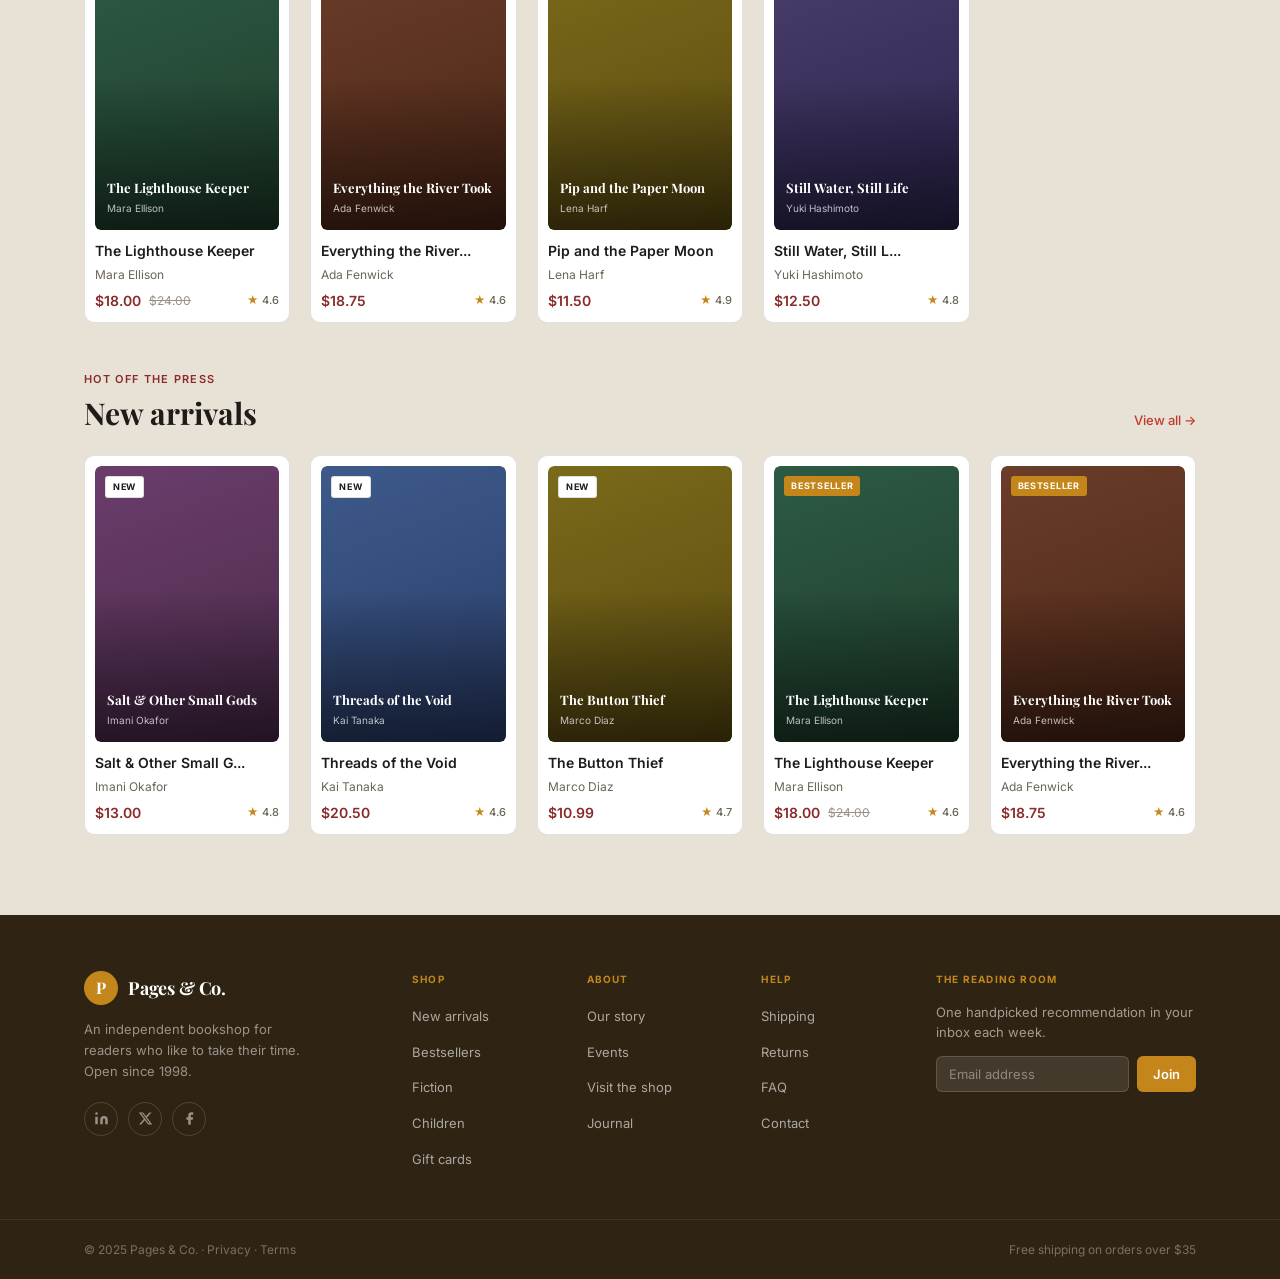
==== commit 29e31754: "chỉnh lại màu đúng với đề bài" ====
--- a/index.html
+++ b/index.html
@@ -253,7 +253,7 @@
         </div>
 
         <div class="footer-col">
-          <h3 class="footer-col-title">Shop</h3>
+          <h3 class="footer-col-title footer-col-title--gold">Shop</h3>
           <ul class="footer-links">
             <li><a href="shop.html?sort=new">New arrivals</a></li>
             <li><a href="shop.html?sort=bestseller">Bestsellers</a></li>
@@ -264,7 +264,7 @@
         </div>
 
         <div class="footer-col">
-          <h3 class="footer-col-title">About</h3>
+          <h3 class="footer-col-title footer-col-title--gold">About</h3>
           <ul class="footer-links">
             <li><a href="#">Our story</a></li>
             <li><a href="#">Events</a></li>
@@ -274,7 +274,7 @@
         </div>
 
         <div class="footer-col">
-          <h3 class="footer-col-title">Help</h3>
+          <h3 class="footer-col-title footer-col-title--gold">Help</h3>
           <ul class="footer-links">
             <li><a href="#">Shipping</a></li>
             <li><a href="#">Returns</a></li>
--- a/css/style.css
+++ b/css/style.css
@@ -858,7 +858,7 @@
    FOOTER
    ============================================================ */
 .site-footer {
-  background: var(--dark);
+  background: #2f2414;
   color: rgba(255,255,255,0.8);
   margin-top: 40px;
 }
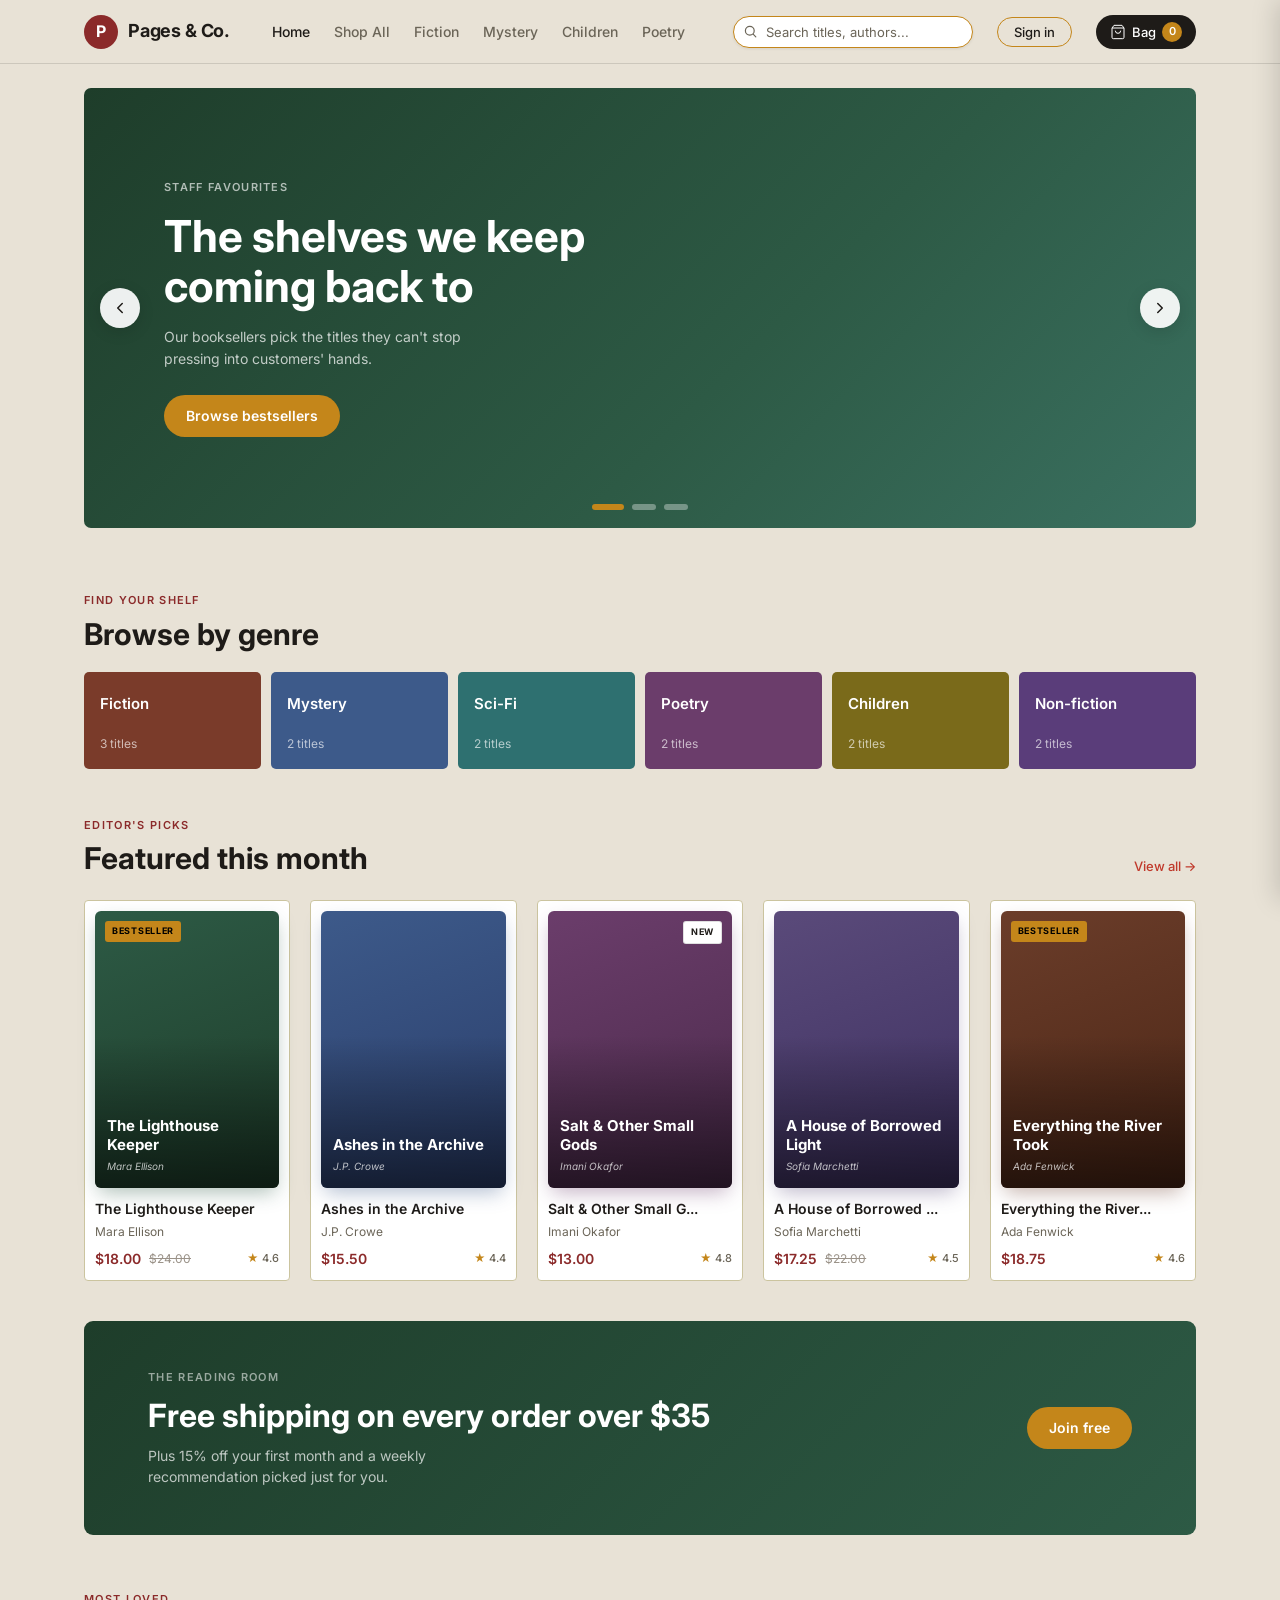
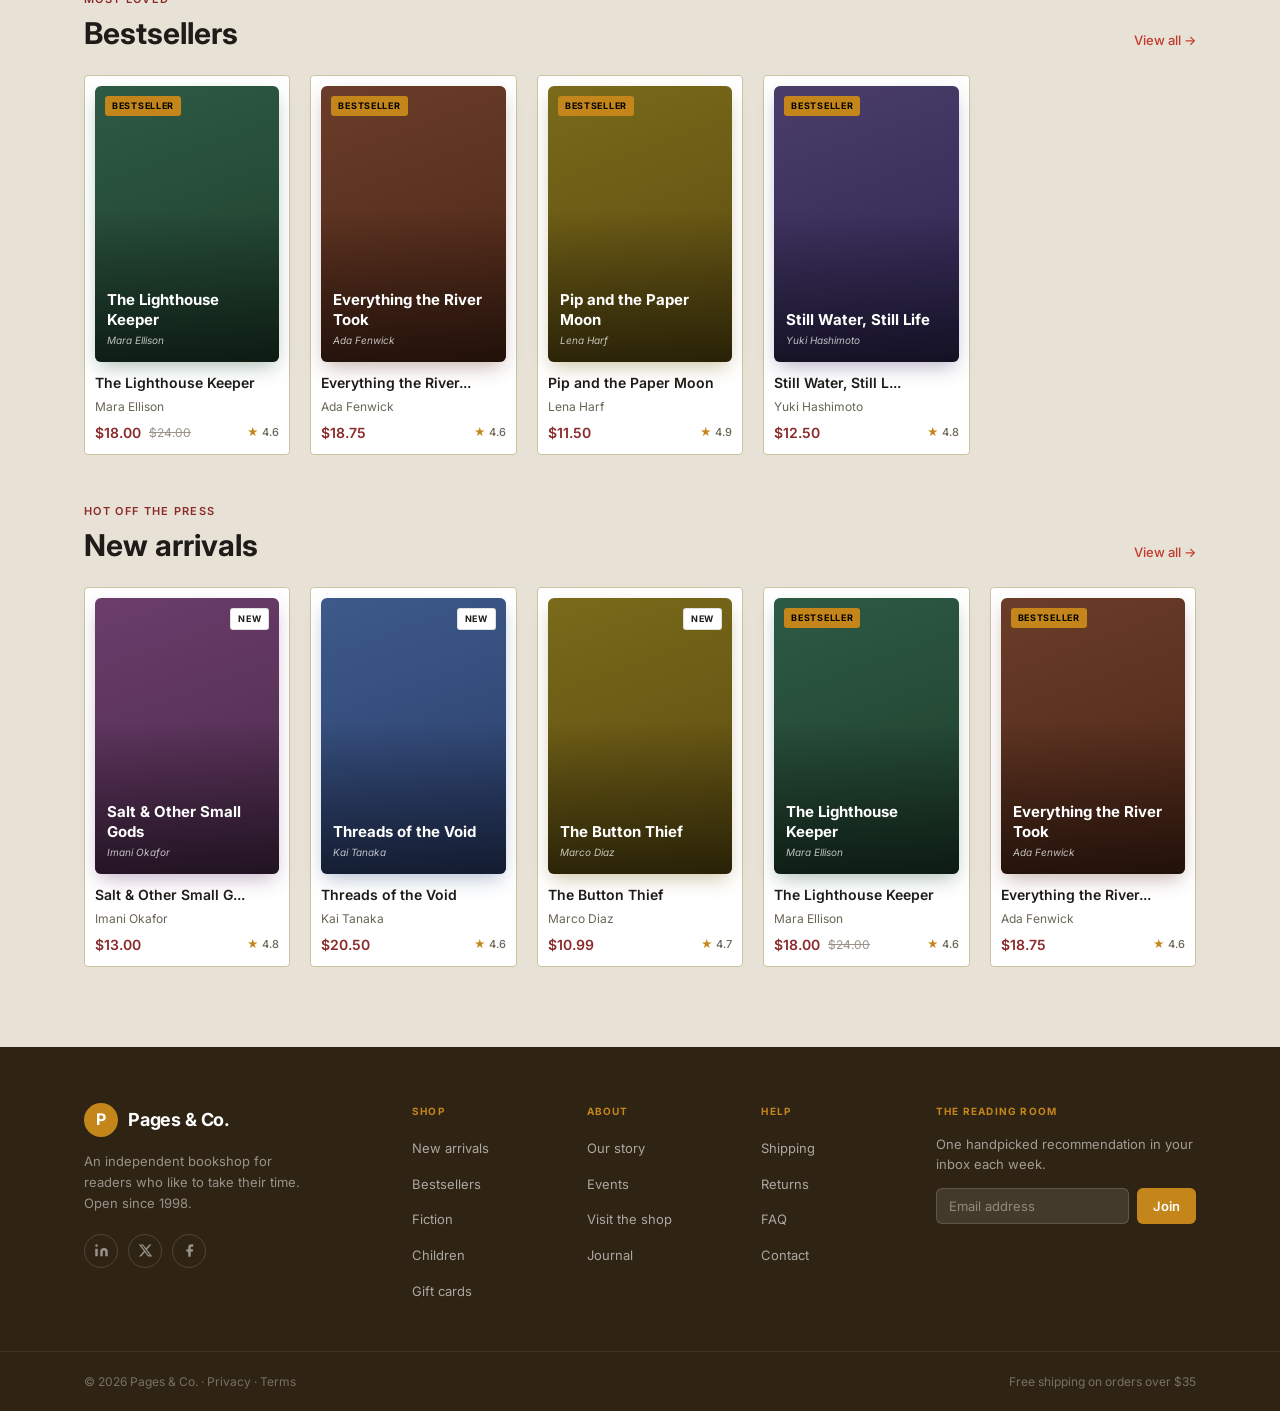
==== commit 0f671d4d: "chỉnh lại các thẻ chuẩn semantic" ====
--- a/index.html
+++ b/index.html
@@ -68,6 +68,7 @@
   </div>
 
   <main id="main-content">
+    <h1 class="sr-only">Pages & Co. — An Independent Bookshop</h1>
 
     <!-- ===== HERO CAROUSEL ===== -->
     <section class="hero-section" aria-label="Featured collections">
@@ -78,7 +79,7 @@
           <article class="carousel-slide slide-1" aria-label="Staff Favourites">
             <div class="slide-content">
               <p class="slide-eyebrow">Staff Favourites</p>
-              <h1 class="slide-title">The shelves we keep coming back to</h1>
+              <h2 class="slide-title">The shelves we keep coming back to</h2>
               <p class="slide-desc">Our booksellers pick the titles they can't stop pressing into customers' hands.</p>
               <a href="shop.html" class="btn-gold">Browse bestsellers</a>
             </div>
@@ -88,7 +89,7 @@
           <article class="carousel-slide slide-2" aria-label="New Arrivals">
             <div class="slide-content">
               <p class="slide-eyebrow">Hot Off the Press</p>
-              <h1 class="slide-title">Fresh reads just landed in store</h1>
+              <h2 class="slide-title">Fresh reads just landed in store</h2>
               <p class="slide-desc">Brand-new titles from debut authors and established voices alike — explore what's
                 new this month.</p>
               <a href="shop.html?sort=new" class="btn-gold">See new arrivals</a>
@@ -99,7 +100,7 @@
           <article class="carousel-slide slide-3" aria-label="Reading Room">
             <div class="slide-content">
               <p class="slide-eyebrow">The Reading Room</p>
-              <h1 class="slide-title">Free shipping on every order over $35</h1>
+              <h2 class="slide-title">Free shipping on every order over $35</h2>
               <p class="slide-desc">Join our reading room and get a personalised recommendation in your inbox each week.
               </p>
               <a href="#newsletter" class="btn-gold">Join free</a>
@@ -298,7 +299,7 @@
 
     <div class="footer-bottom">
       <div class="container footer-bottom-inner">
-        <p>&copy; 2025 Pages & Co. · <a href="#">Privacy</a> · <a href="#">Terms</a></p>
+        <p>&copy; 2026 Pages & Co. · <a href="#">Privacy</a> · <a href="#">Terms</a></p>
         <p>Free shipping on orders over $35</p>
       </div>
     </div>
--- a/css/style.css
+++ b/css/style.css
@@ -4,9 +4,10 @@
    ============================================================ */
 
 /* ── FONTS ── */
-@import url('https://fonts.googleapis.com/css2?family=Playfair+Display:wght@400;700;800&family=Inter:wght@300;400;500;600&display=swap');
+/* @import url('https://fonts.googleapis.com/css2?family=Playfair+Display:wght@400;700;800&family=Inter:wght@300;400;500;600&display=swap'); */
 
 /* ── CSS CUSTOM PROPERTIES ── */
+ 
 :root {
   /* Colors */
   --cream:        #e8e2d6;
@@ -54,7 +55,7 @@
   --shadow-lg:    0 8px 32px rgba(0,0,0,0.15);
   --radius-sm:    6px;
   --radius-md:    10px;
-  --radius-lg:    14px;
+  --radius-lg:    9px;
 
   /* Layout */
   --nav-height:   64px;
@@ -83,6 +84,10 @@
   color: var(--text);
   line-height: 1.6;
   min-height: 100vh;
+}
+h1, h2, h3, h4, h5, h6 {
+  font-family: 'Inter', system-ui, sans-serif;
+  font-weight: 600;
 }
 
 img { display: block; max-width: 100%; }
@@ -154,7 +159,7 @@
   border-radius: 50%;
   background: var(--dark);
   color: #fff;
-  font-family: 'Playfair Display', serif;
+  
   font-weight: 700;
   font-size: 16px;
   display: flex;
@@ -167,7 +172,7 @@
 .logo:hover .logo-icon { transform: scale(1.08); }
 
 .logo-text {
-  font-family: 'Playfair Display', serif;
+  
   font-weight: 700;
   font-size: 18px;
   color: var(--text);
@@ -204,7 +209,7 @@
 .nav-actions {
   display: flex;
   align-items: center;
-  gap: 10px;
+  gap: 24px;
   margin-left: auto;
 }
 
@@ -227,30 +232,33 @@
   font-family: inherit;
   font-size: 13px;
   background: rgba(0,0,0,0.07);
-  border: 1px solid transparent;
+  border: 1px solid #c4861a;
   border-radius: 100px;
   padding: 7px 14px 7px 32px;
   width: 180px;
   color: var(--text);
   outline: none;
   transition: all var(--dur-mid) var(--ease);
+   width: 240px;
+  background: #fff;
+  box-shadow: var(--shadow-sm);
 }
 
 .search-input::placeholder { color: var(--text-muted); }
 
-.search-input:focus {
+/* .search-input:focus {
   width: 240px;
   background: #fff;
   border-color: var(--border);
   box-shadow: var(--shadow-sm);
-}
+} */
 
 /* Sign In */
 .btn-signin {
   font-size: 13px;
   font-weight: 500;
   color: var(--text);
-  border: 1.5px solid var(--border);
+  border: 1.5px solid #c4861a;
   border-radius: 100px;
   padding: 6px 16px;
   background: transparent;
@@ -379,7 +387,7 @@
 
 .carousel {
   position: relative;
-  border-radius: var(--radius-lg);
+  border-radius: 7px;
   overflow: hidden; /* Viewport mask to crop non-active slides */
 }
 
@@ -392,7 +400,7 @@
 
 .carousel-slide {
   min-width: 100%;
-  height: 320px;
+  height: 440px;
   display: flex;
   align-items: center;
   padding: 48px 80px;
@@ -420,7 +428,7 @@
 }
 
 .slide-title {
-  font-family: 'Playfair Display', serif;
+  
   font-size: clamp(28px, 4vw, 44px);
   font-weight: 700;
   color: #fff;
@@ -499,7 +507,7 @@
 }
 
 .section-title {
-  font-family: 'Playfair Display', serif;
+  
   font-size: clamp(22px, 3vw, 30px);
   font-weight: 700;
   color: var(--text);
@@ -540,11 +548,11 @@
 }
 
 .genre-card {
-  border-radius: var(--radius-md);
+  border-radius: 5px;
   padding: 20px 16px 16px;
   display: flex;
   flex-direction: column;
-  gap: 6px;
+  gap: 18px;
   text-decoration: none;
   transition: transform var(--dur-mid) var(--ease), box-shadow var(--dur-mid) var(--ease);
   min-height: 80px;
@@ -600,8 +608,8 @@
   color: var(--text);
   cursor: pointer;
   background: #fff;
-  border: 1px solid var(--border);
-  border-radius: var(--radius-md);
+  border: 1px solid #cbc49f;
+  border-radius: 4px;
   padding: 10px;
   transition: transform var(--dur-mid) var(--ease), box-shadow var(--dur-mid) var(--ease), border-color var(--dur-mid) var(--ease);
 }
@@ -616,7 +624,6 @@
 .book-cover-wrap {
   position: relative;
   border-radius: var(--radius-sm);
-  overflow: hidden;
   margin-bottom: 10px;
 }
 
@@ -629,8 +636,13 @@
   padding: 14px 12px;
   position: relative;
   overflow: hidden;
-  transition: box-shadow var(--dur-mid) var(--ease);
-  box-shadow: var(--shadow-sm);
+  transition: box-shadow var(--dur-mid) var(--ease), transform var(--dur-mid) var(--ease);
+  box-shadow: 0 8px 20px -4px color-mix(in srgb, var(--cover-glow, #000) 40%, transparent);
+}
+
+.book-card:hover .book-cover {
+  box-shadow: 0 12px 28px -4px color-mix(in srgb, var(--cover-glow, #000) 55%, transparent);
+  transform: scale(1.02);
 }
 
 .book-cover::after {
@@ -647,8 +659,8 @@
 }
 
 .book-cover-title {
-  font-family: 'Playfair Display', serif;
-  font-size: 13px;
+  
+  font-size: 15px;
   font-weight: 700;
   color: #fff;
   line-height: 1.3;
@@ -658,6 +670,7 @@
 .book-cover-author {
   font-size: 10px;
   color: rgba(255,255,255,0.72);
+  font-style: italic;
 }
 
 /* Book Badge */
@@ -676,13 +689,15 @@
 
 .book-badge--bestseller {
   background: var(--gold);
-  color: #fff;
+  color: #000;
 }
 
 .book-badge--new {
   background: #fff;
   color: var(--text);
   border: 1px solid var(--border);
+  left: auto;
+  right: 10px;
 }
 
 /* Book Info */
@@ -771,7 +786,7 @@
 }
 
 .promo-title {
-  font-family: 'Playfair Display', serif;
+  
   font-size: clamp(22px, 3vw, 32px);
   font-weight: 700;
   color: #fff;
@@ -1017,7 +1032,7 @@
 }
 
 .bag-header h2 {
-  font-family: 'Playfair Display', serif;
+  
   font-size: 20px;
   font-weight: 700;
 }
@@ -1146,7 +1161,7 @@
 .breadcrumb-sep { color: var(--text-light); }
 
 .shop-title {
-  font-family: 'Playfair Display', serif;
+  
   font-size: clamp(28px, 4vw, 40px);
   font-weight: 800;
   color: var(--text);
@@ -1157,6 +1172,7 @@
   font-size: 14px;
   color: var(--text-muted);
   margin-bottom: 28px;
+  font-style: italic;
 }
 
 .shop-controls {
@@ -1180,7 +1196,7 @@
   font-weight: 500;
   padding: 7px 16px;
   border-radius: 100px;
-  border: 1.5px solid var(--border);
+  border: 1.5px solid #cbc49f;
   background: transparent;
   color: var(--text-muted);
   cursor: pointer;
@@ -1188,7 +1204,7 @@
   white-space: nowrap;
 }
 
-.filter-tab:hover { border-color: var(--text); color: var(--text); }
+.filter-tab:hover { border-color: var(--text)  }
 
 .filter-tab--active {
   background: var(--red-accent);
@@ -1216,6 +1232,7 @@
   appearance: none;
   outline: none;
   cursor: pointer;
+  background-color: #fff;
   color: var(--text);
 }
 
@@ -1248,9 +1265,10 @@
   display: flex;
   align-items: flex-end;
   padding: 20px;
-  box-shadow: var(--shadow-lg);
+  box-shadow: 0 16px 40px -8px color-mix(in srgb, var(--cover-glow, #000) 45%, transparent);
   position: relative;
   overflow: hidden;
+  transition: box-shadow var(--dur-mid) var(--ease);
 }
 
 .detail-cover::after {
@@ -1266,7 +1284,7 @@
 }
 
 .detail-cover-title {
-  font-family: 'Playfair Display', serif;
+  
   font-size: 18px;
   font-weight: 700;
   color: #fff;
@@ -1292,10 +1310,12 @@
   padding: 3px 10px;
   border-radius: 3px;
   margin-bottom: 14px;
+  border-radius: 30px;
+  background-color: #fff;
 }
 
 .detail-title {
-  font-family: 'Playfair Display', serif;
+  
   font-size: clamp(26px, 4vw, 40px);
   font-weight: 700;
   color: var(--text);
@@ -1364,7 +1384,7 @@
   border-top: 1px solid var(--border);
   padding-top: 24px;
   display: grid;
-  grid-template-columns: repeat(4, 1fr);
+  grid-template-columns: repeat(3, 1fr);
   gap: 20px;
 }
 
@@ -1384,13 +1404,12 @@
   font-weight: 500;
 }
 
-.spec-value a { color: var(--red-link); }
-.spec-value a:hover { text-decoration: underline; }
+.spec-value a:hover { text-decoration: underline; color: var(--red-link);}
 
 /* Also Like */
 .also-like-section { padding-top: 24px; border-top: 1px solid var(--border); }
 .also-like-title {
-  font-family: 'Playfair Display', serif;
+  
   font-size: 22px;
   font-weight: 700;
   margin-bottom: 24px;
--- a/css/checkout.css
+++ b/css/checkout.css
@@ -9,7 +9,7 @@
 }
 
 .checkout-title {
-  font-family: 'Playfair Display', serif;
+  
   font-size: clamp(28px, 4vw, 40px);
   font-weight: 800;
   color: var(--text);
@@ -41,7 +41,7 @@
   align-items: center;
   gap: 16px;
   background: #fff;
-  border: 1px solid var(--border);
+  border: 1px solid #cbc49f;
   border-radius: var(--radius-md);
   padding: 16px 20px;
   transition: box-shadow var(--dur-mid) var(--ease);
@@ -97,8 +97,6 @@
   padding: 0;
   font-family: inherit;
   transition: opacity var(--dur-fast);
-  text-decoration: underline;
-  text-underline-offset: 2px;
   display: block;
 }
 
@@ -111,7 +109,7 @@
   display: flex;
   align-items: center;
   justify-content: space-between;
-  border: 1px solid var(--border);
+  border: 1px solid #cbc49f;
   border-radius: 100px;
   background: transparent;
   padding: 0 12px;
@@ -177,7 +175,7 @@
 /* ── ORDER SUMMARY ── */
 .order-summary {
   background: #fff;
-  border: 1px solid var(--border);
+  border: 1px solid #cbc49f;
   border-radius: var(--radius-md);
   padding: 24px;
   position: sticky;
@@ -185,11 +183,11 @@
 }
 
 .summary-title {
-  font-family: 'Playfair Display', serif;
+  
   font-size: 18px;
   font-weight: 700;
   color: var(--text);
-  margin-bottom: 20px;
+  margin-bottom: 10px;
 }
 
 .summary-rows {
@@ -297,7 +295,7 @@
 }
 
 .cart-empty-title {
-  font-family: 'Playfair Display', serif;
+  
   font-size: 26px;
   font-weight: 700;
   color: var(--text);
@@ -342,8 +340,8 @@
 }
 
 .login-modal {
-  background: var(--cream-light);
-  border-radius: 18px;
+  background: #f4eddd;
+  border-radius: 8px;
   width: 100%;
   max-width: 440px;
   padding: 36px 40px 32px;
@@ -371,7 +369,7 @@
   border-radius: 50%;
   background: var(--red-accent);
   color: #fff;
-  font-family: 'Playfair Display', serif;
+  
   font-weight: 700;
   font-size: 20px;
   display: flex;
@@ -381,10 +379,10 @@
 }
 
 .modal-close {
-  width: 32px;
-  height: 32px;
+  width: 50px;
+  height: 5px;
   border-radius: 50%;
-  background: rgba(0,0,0,0.07);
+  /* background: rgba(0,0,0,0.07); */
   border: none;
   display: flex;
   align-items: center;
@@ -394,18 +392,18 @@
   color: var(--text);
 }
 
-.modal-close:hover {
+/* .modal-close:hover {
   background: rgba(0,0,0,0.13);
-}
+} */
 
 .modal-close svg {
-  width: 15px;
-  height: 15px;
+  width: 20px;
+  height: 20px;
 }
 
 /* Modal Title */
 .modal-title {
-  font-family: 'Playfair Display', serif;
+  
   font-size: 26px;
   font-weight: 700;
   color: var(--text);
